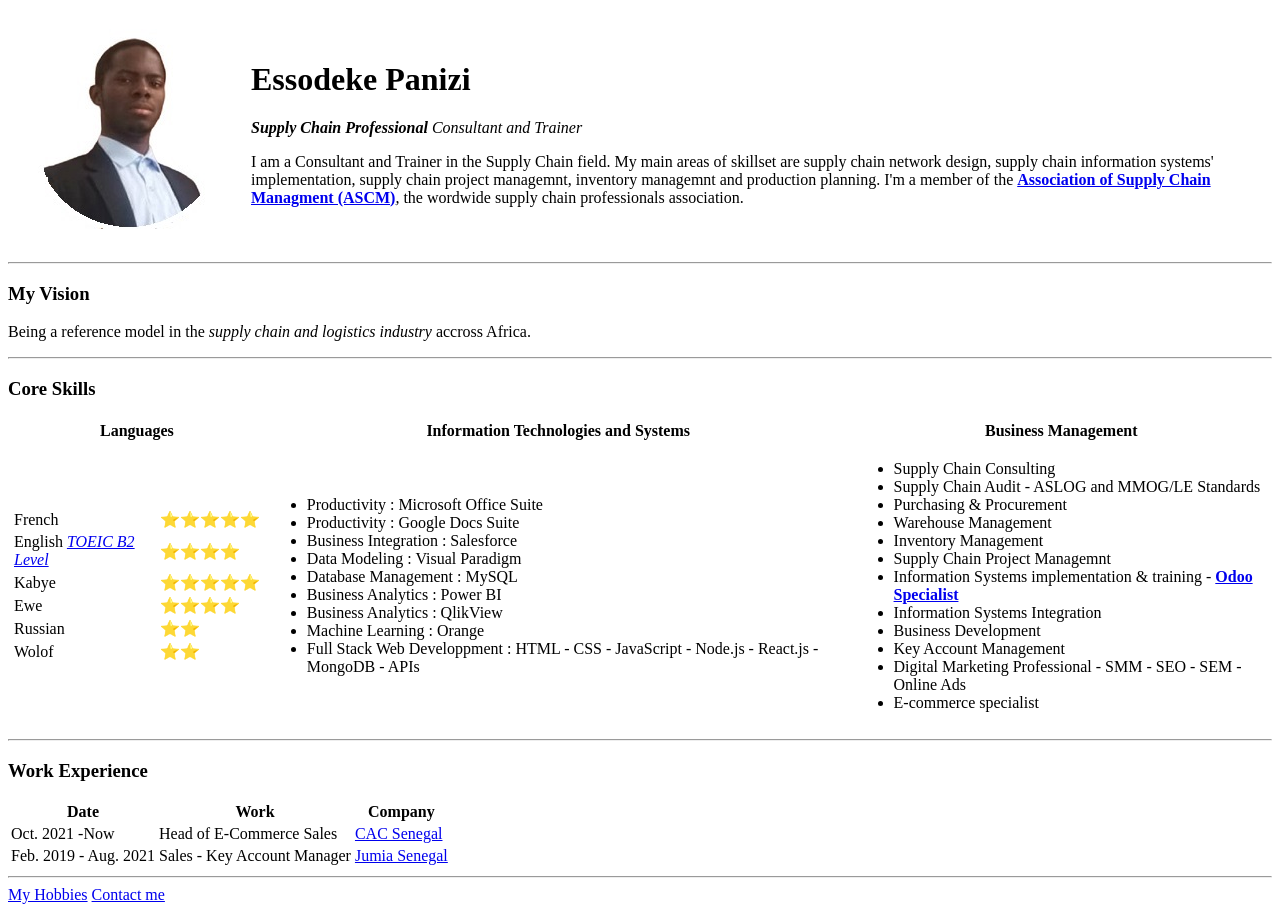
==== index.html @ eb8cc278 "Changed the initial i of index.html to lowercase" ====
<!DOCTYPE html>
<html lang="en" dir="ltr">

<head>
  <meta charset="utf-8">
  <title>Essodeke's Online Resume</title>
</head>

<body>
  <table cellspacing="20">
    <tr>
      <td><img src="essodeke.jpg" alt="Essodeke profile picture"></td>
      <td><h1>Essodeke Panizi</h1>
      <p> <em> <strong>Supply Chain Professional</strong> Consultant and Trainer</em> </p>
      <p>I am a Consultant and Trainer in the Supply Chain field. My main areas of skillset are supply chain network design, supply chain information systems' implementation, supply chain project managemnt, inventory managemnt and production planning.
        I'm a member of the <strong> <a href="https://ascm.org">Association of Supply Chain Managment (ASCM)</a></strong>, the wordwide supply chain professionals association. </p></td>

    </tr>
  </table>
  <hr>
  <h3>My Vision</h3>
  <p>Being a reference model in the <em>supply chain and logistics industry</em> accross Africa.</p>
  <hr>
  <h3>Core Skills</h3>
<table>
  <thead>
    <tr>
      <th>Languages</th>
      <th>Information Technologies and Systems</th>
      <th>Business Management</th>
    </tr>
  </thead>
  <tbody>
  <tr>
    <td>
      <table>
        <tr>
          <td> <img src="" alt="">French </td>
          <td>⭐⭐⭐⭐⭐</td>
        </tr>
        <tr>
          <td> <img src="" alt="">English <em><a href="https://yourenglishtest.com/article/index/art/54">TOEIC B2 Level</a></em></td>
          <td>⭐⭐⭐⭐</td>
        </tr>
        <tr>
          <td> <img src="" alt="">Kabye</td>
          <td>⭐⭐⭐⭐⭐</td>
        </tr>
        <tr>
          <td> <img src="" alt="">Ewe</td>
          <td>⭐⭐⭐⭐</td>
        </tr>
        <tr>
          <td> <img src="" alt="">Russian</td>
          <td>⭐⭐</td>
        </tr>
        <tr>
          <td> <img src="" alt="">Wolof</td>
          <td>⭐⭐</td>
        </tr>

      </table>
    </td>
    <td>
          <ul>
            <li>Productivity : Microsoft Office Suite</li>
            <li>Productivity : Google Docs Suite</li>
            <li>Business Integration : Salesforce</li>
            <li>Data Modeling : Visual Paradigm</li>
            <li>Database Management : MySQL</li>
            <li>Business Analytics : Power BI </li>
            <li>Business Analytics : QlikView</li>
            <li>Machine Learning : Orange</li>
            <li>Full Stack Web Developpment : HTML - CSS - JavaScript - Node.js - React.js - MongoDB - APIs</li>
          </ul>
    </td>
    <td>
      <ul>
        <li>Supply Chain Consulting</li>
        <li>Supply Chain Audit - ASLOG and MMOG/LE Standards</li>
        <li>Purchasing & Procurement</li>
        <li>Warehouse Management</li>
        <li>Inventory Management</li>
        <li>Supply Chain Project Managemnt</li>
        <li>Information Systems implementation & training - <strong><a href="https://www.odoo.com/">Odoo Specialist</a></strong> </li>
        <li>Information Systems Integration</li>
        <li>Business Development</li>
        <li>Key Account Management</li>
        <li>Digital Marketing Professional - SMM - SEO - SEM - Online Ads</li>
        <li>E-commerce specialist</li>
      </ul>
    </td>
  </tr>

  </tbody>
  <tfoot>

  </tfoot>
</table>
  <hr>
  <h3>Work Experience</h3>
  <table>
    <thead>
      <tr>
        <th>Date </th>
        <th>Work</th>
        <th>Company</th>
      </tr>
    </thead>
    <tbody>
      <tr>
        <td>Oct. 2021 -Now</td>
        <td>Head of E-Commerce Sales</td>
        <td><a href="https://cacsenegal.com">CAC Senegal</a></td>
      </tr>
      <tr>
        <td>Feb. 2019 - Aug. 2021 </td>
        <td>Sales - Key Account Manager</td>
        <td><a href="https://jumia.sn">Jumia Senegal</a></td>
      </tr>
    </tbody>

    <tfoot>

    </tfoot>

  </table>
  <hr>
  <a href="hobbies.html">My Hobbies</a>
  <a href="contact-me.html">Contact me</a>

</html>
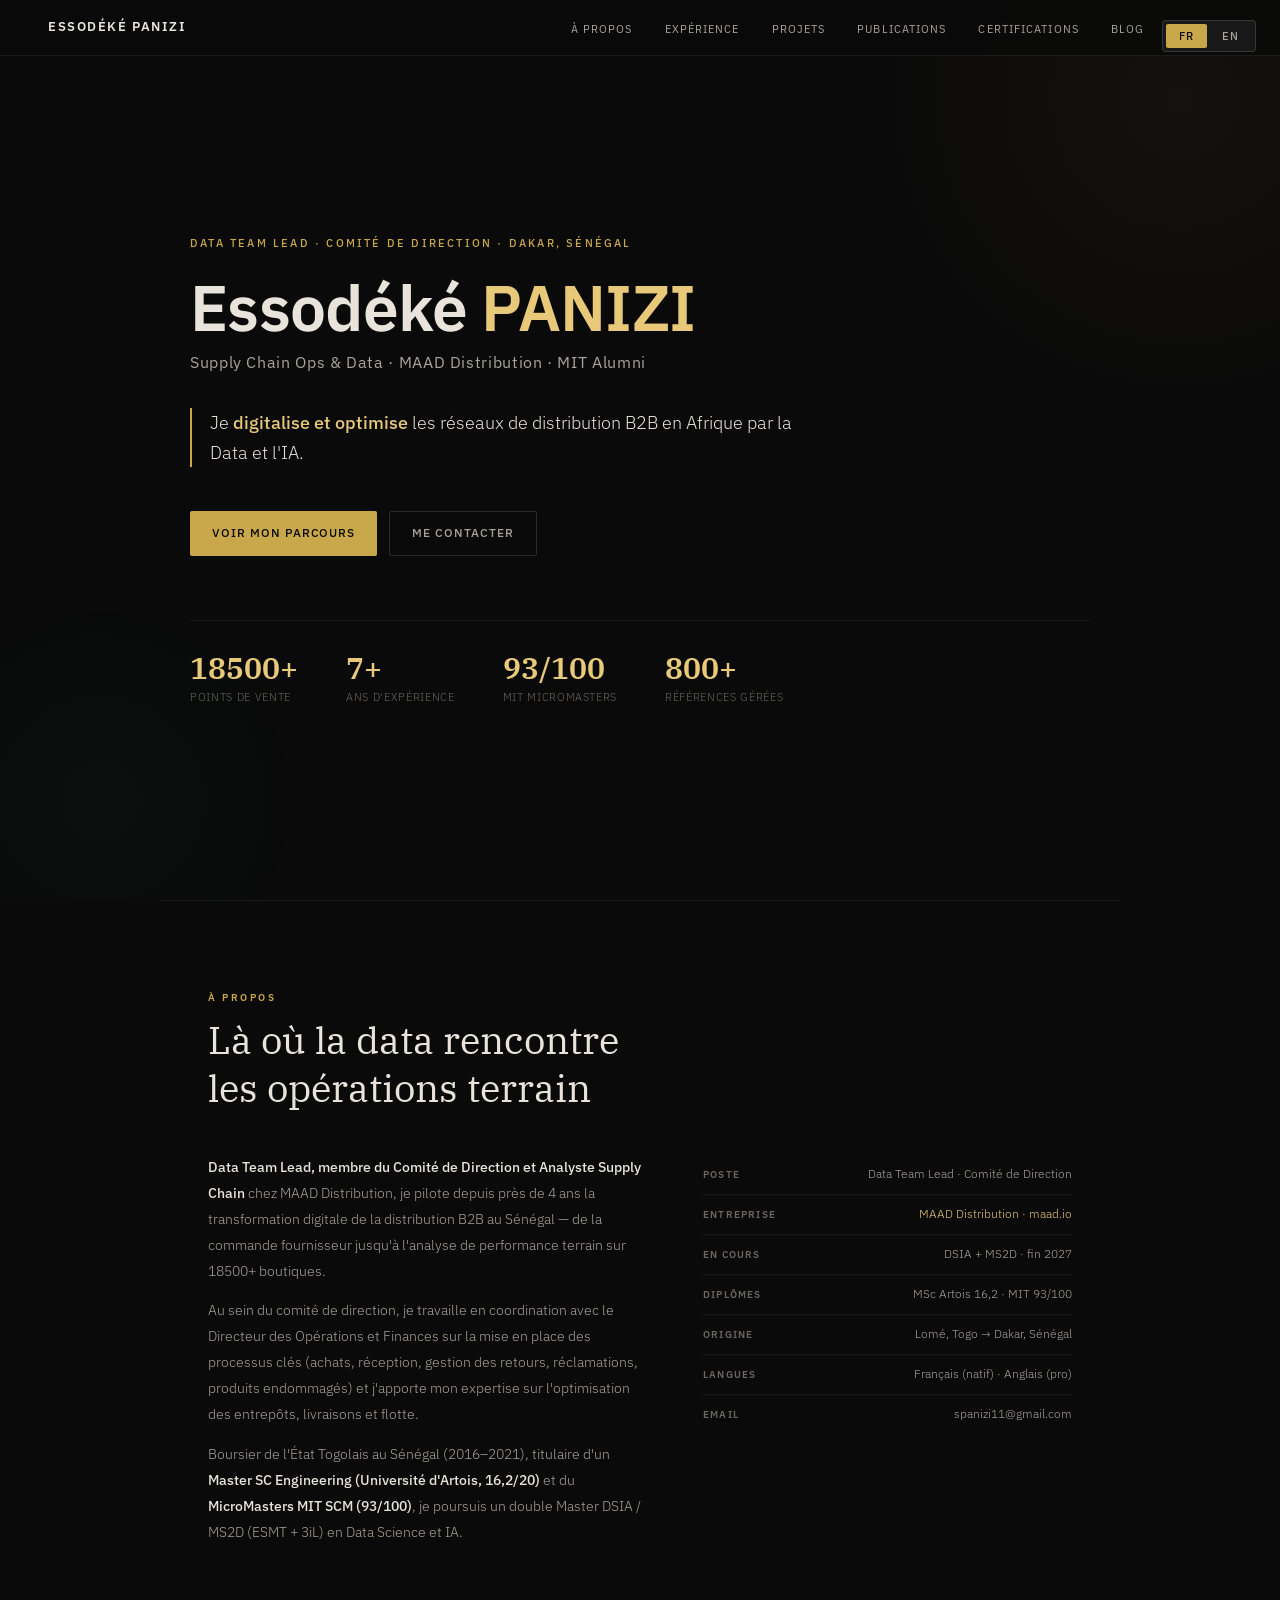
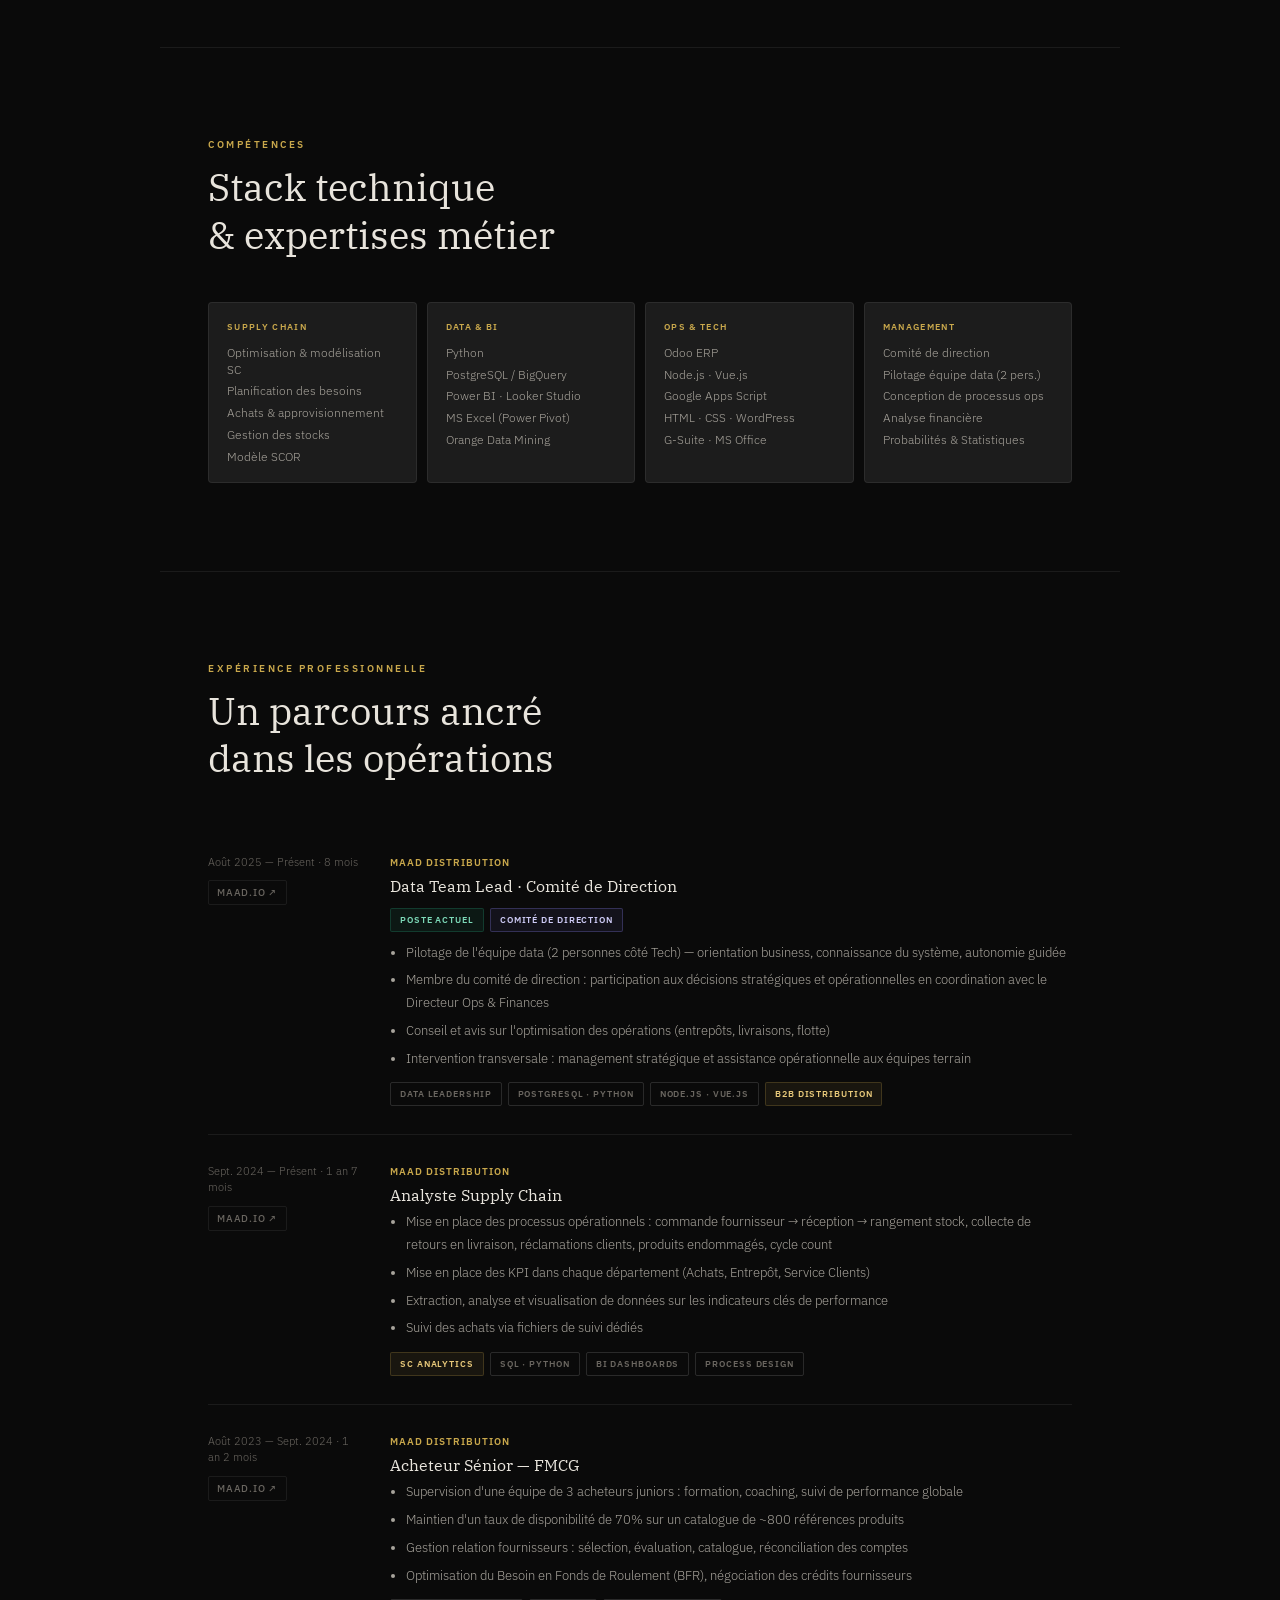
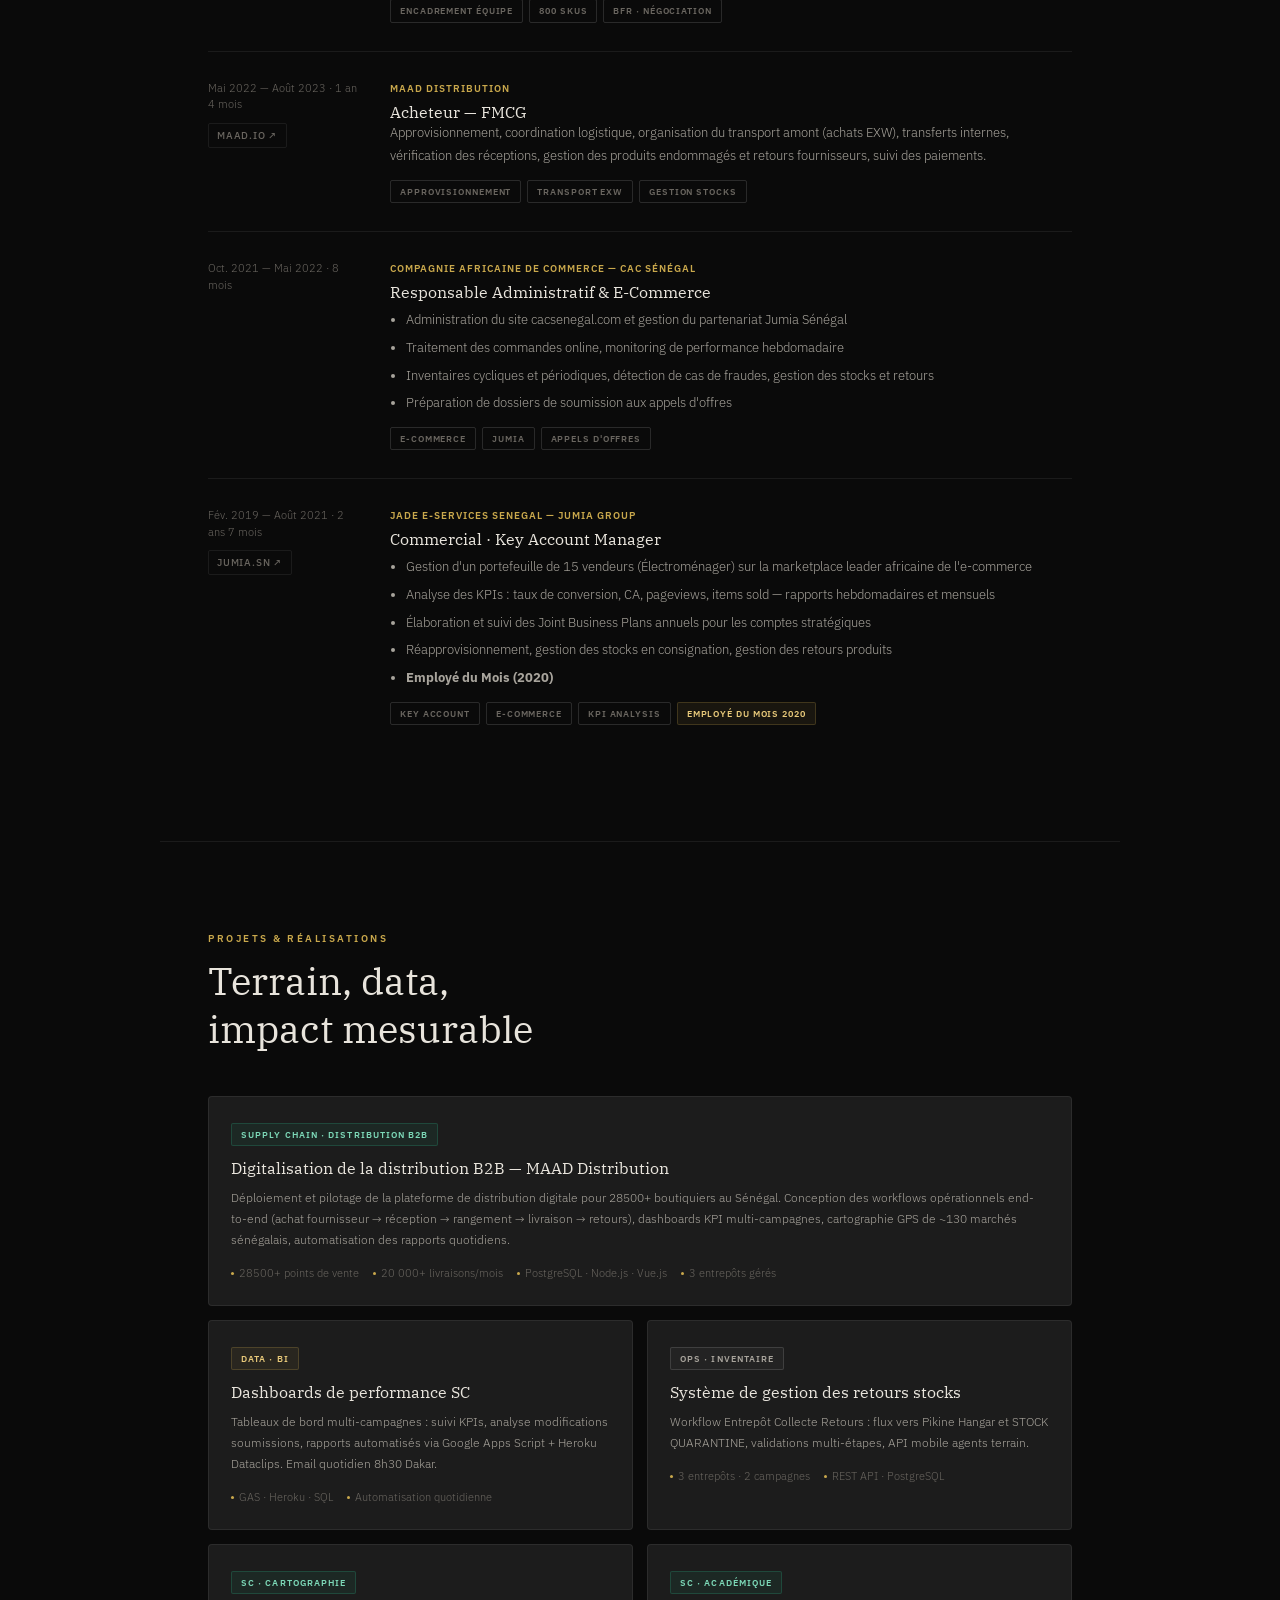
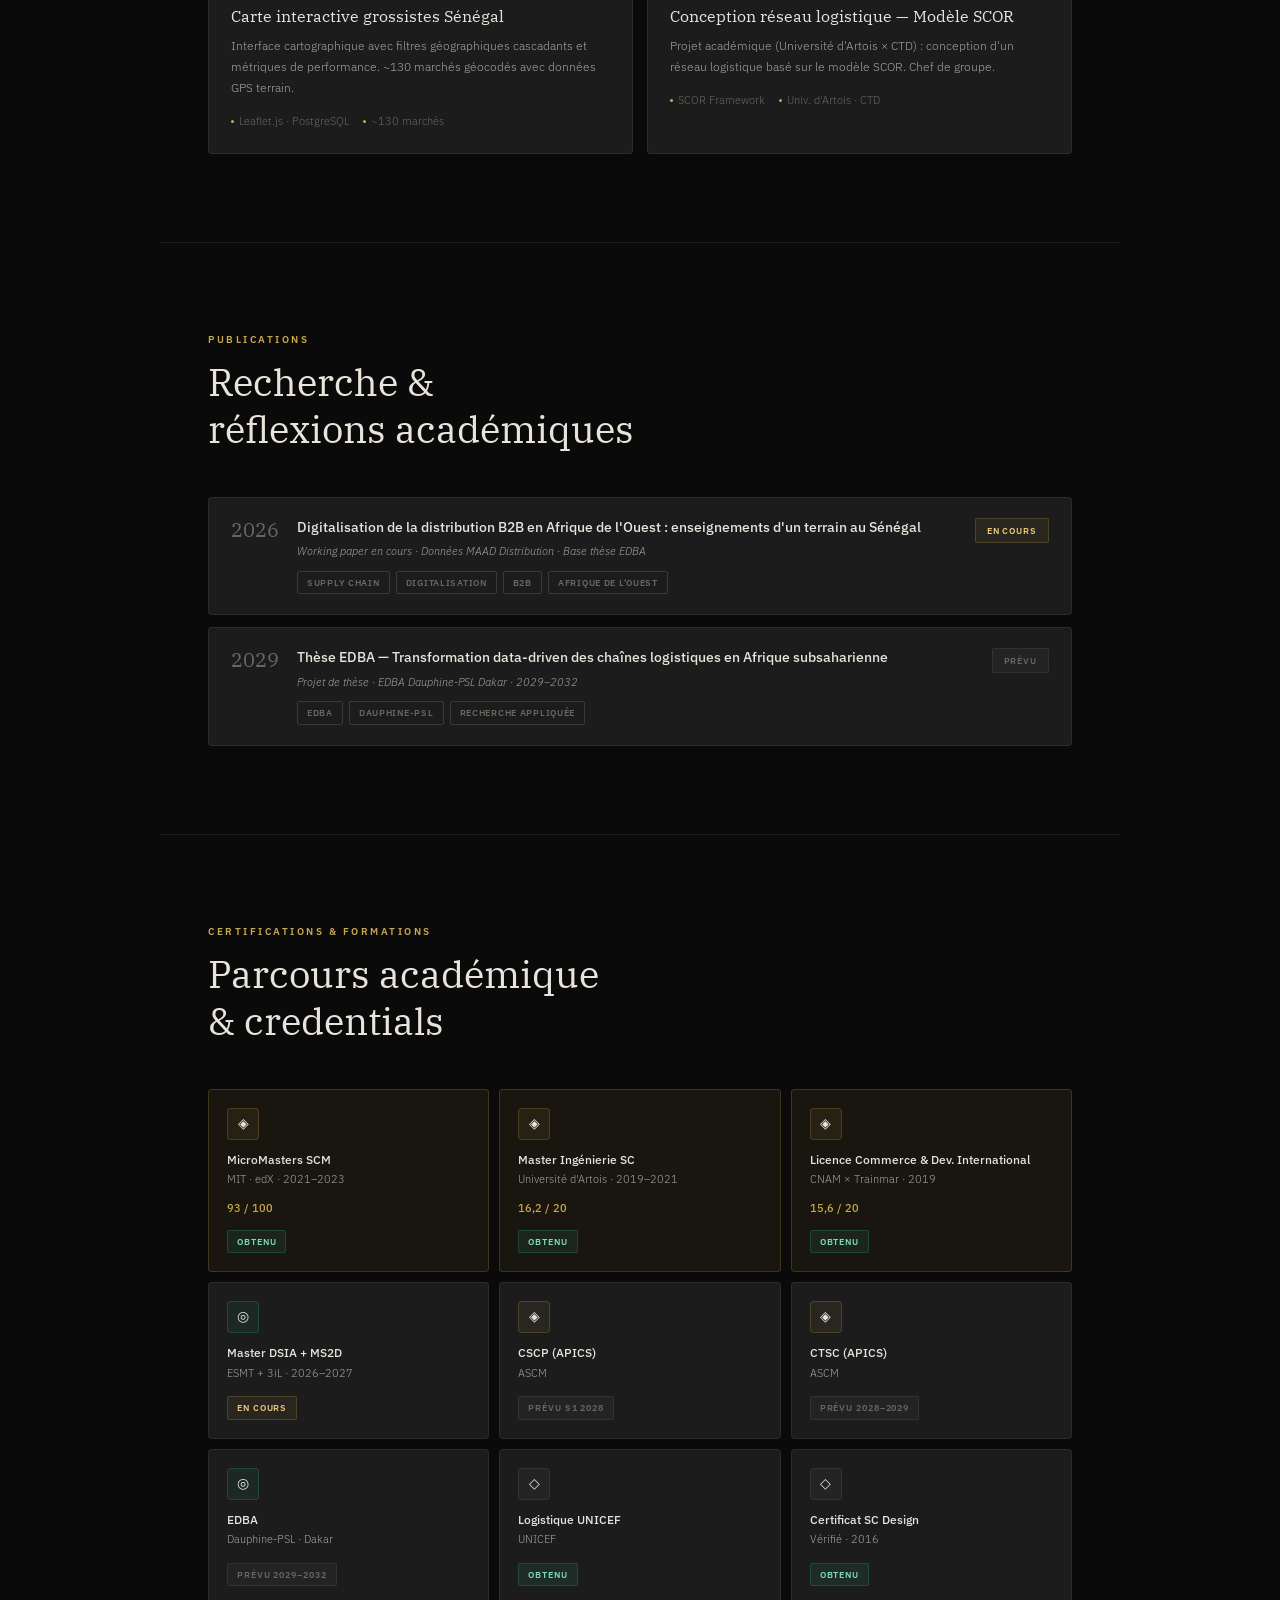
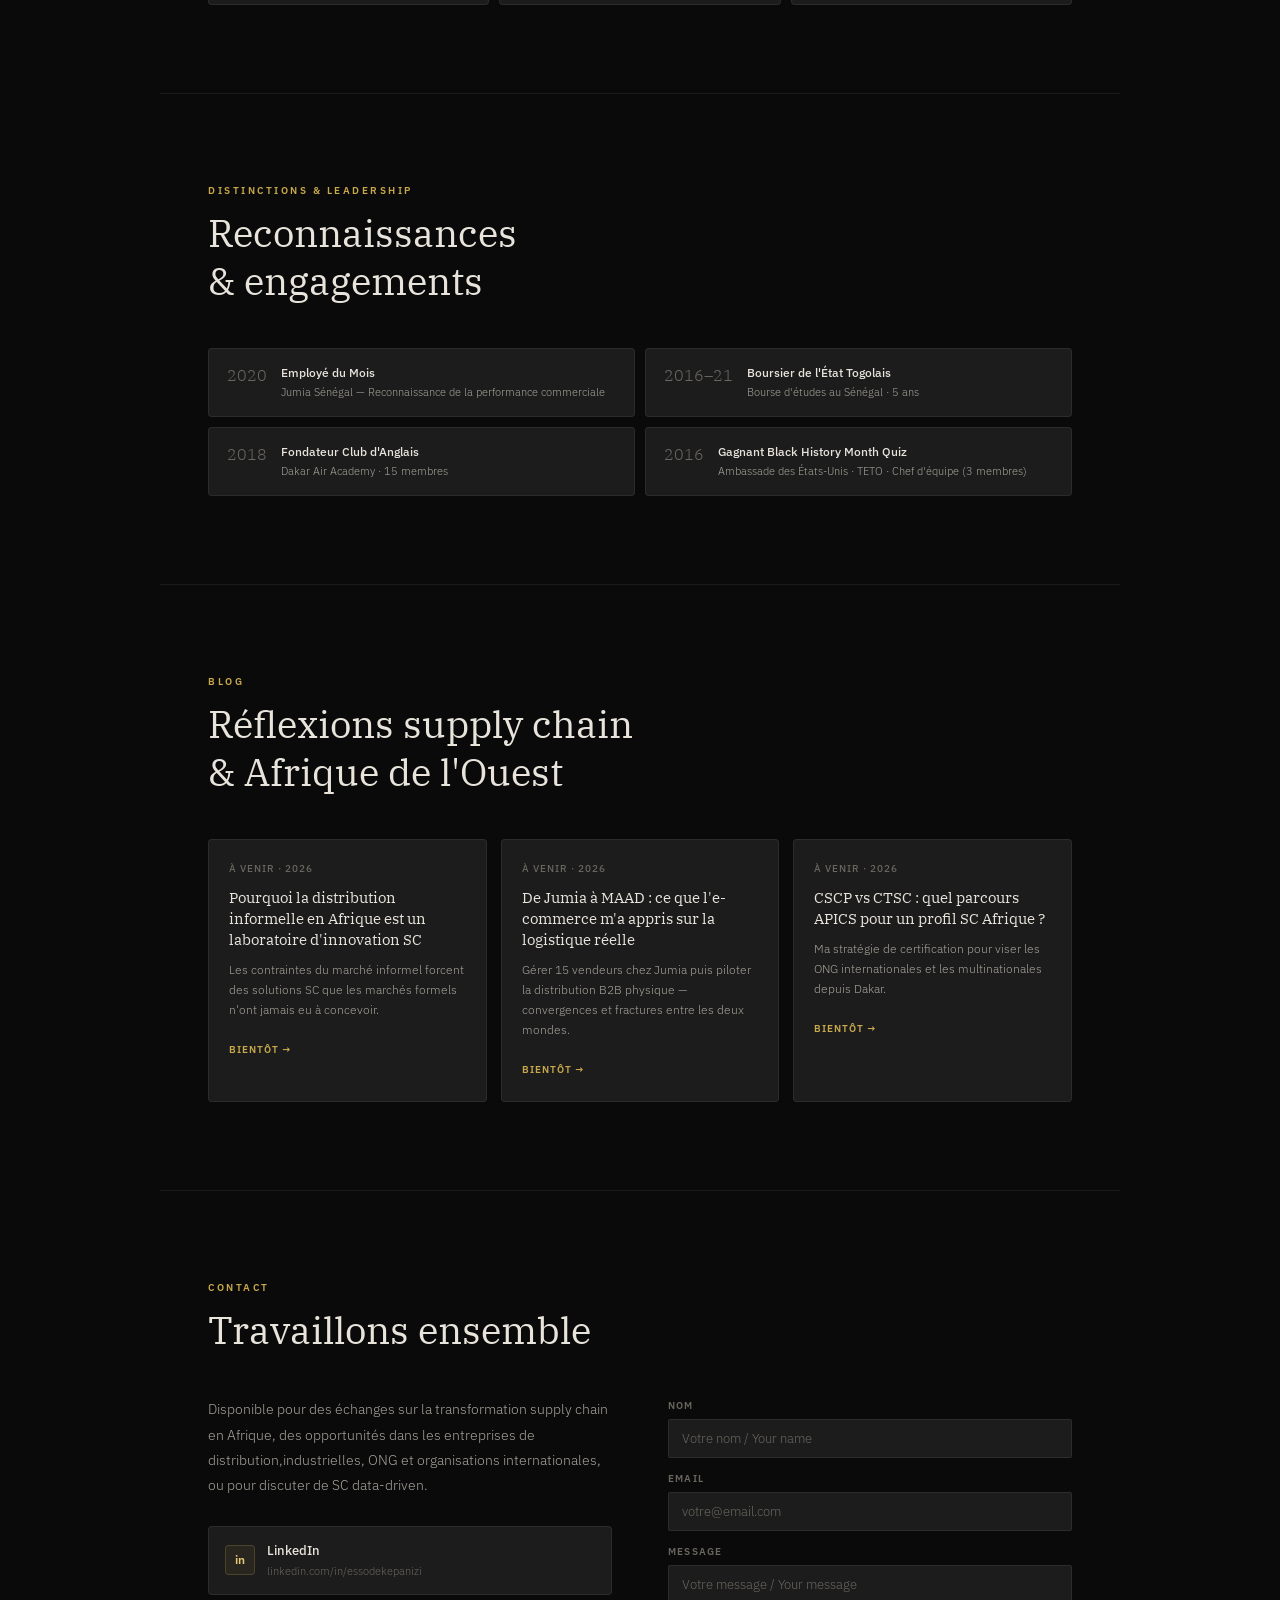
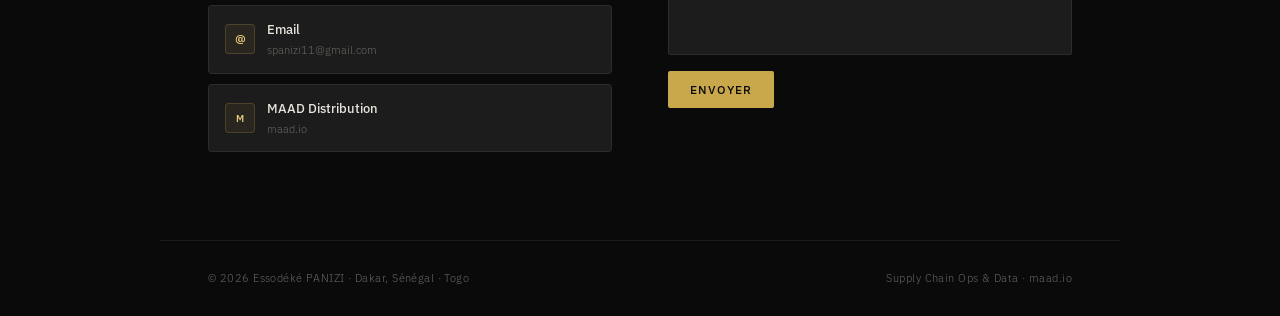
==== commit 72fc46fd: "Update index.html" ====
--- a/index.html
+++ b/index.html
@@ -1,132 +1,873 @@
 <!DOCTYPE html>
-<html lang="en" dir="ltr">
-
+<html lang="fr">
 <head>
-  <meta charset="utf-8">
-  <title>Essodeke's Online Resume</title>
+<meta charset="UTF-8">
+<meta name="viewport" content="width=device-width, initial-scale=1.0">
+<title>Essodéké PANIZI — Supply Chain Ops & Data</title>
+<link href="https://fonts.googleapis.com/css2?family=IBM+Plex+Sans:wght@300;400;500;600&family=IBM+Plex+Serif:ital,wght@0,400;0,600;1,400&display=swap" rel="stylesheet">
+<style>
+:root {
+  --bg:#0a0a0a; --bg2:#111; --bg3:#181818;
+  --surface:#1c1c1c; --surface2:#242424;
+  --border:rgba(255,255,255,0.07); --border2:rgba(255,255,255,0.13);
+  --text:#e8e4dc; --text2:#a8a49c; --text3:#6a6660;
+  --gold:#c9a84c; --gold-l:#e8c97a;
+  --gold-bg:rgba(201,168,76,0.08); --gold-b:rgba(201,168,76,0.22);
+  --teal:#2ab889; --teal-l:#7dd9b8;
+  --teal-bg:rgba(42,184,137,0.08); --teal-b:rgba(42,184,137,0.22);
+}
+*,*::before,*::after{margin:0;padding:0;box-sizing:border-box}
+html{scroll-behavior:smooth}
+body{background:var(--bg);color:var(--text);font-family:'IBM Plex Sans',sans-serif;font-weight:300;line-height:1.7;overflow-x:hidden}
+
+/* LANG */
+.lang-bar{position:fixed;top:20px;right:24px;z-index:100;display:flex;gap:2px;background:var(--bg3);border:1px solid var(--border2);border-radius:4px;padding:3px}
+.lang-btn{font-family:'IBM Plex Sans',sans-serif;font-size:11px;font-weight:500;letter-spacing:.1em;padding:5px 13px;border-radius:2px;border:none;background:transparent;color:var(--text2);cursor:pointer;transition:all .2s}
+.lang-btn.active{background:var(--gold);color:#0a0a0a}
+
+/* NAV */
+nav{position:fixed;top:0;left:0;right:0;z-index:90;padding:0 48px;display:flex;align-items:center;justify-content:space-between;height:56px;background:rgba(10,10,10,.92);backdrop-filter:blur(12px);border-bottom:1px solid var(--border)}
+.nav-name{font-family:'IBM Plex Sans',sans-serif;font-size:13px;font-weight:600;color:var(--text);letter-spacing:.12em;text-transform:uppercase}
+.nav-links{display:flex;gap:32px;list-style:none}
+.nav-links a{font-size:11px;font-weight:400;letter-spacing:.1em;text-transform:uppercase;color:var(--text2);text-decoration:none;transition:color .2s}
+.nav-links a:hover{color:var(--gold-l)}
+
+/* HERO */
+.hero{min-height:100vh;display:flex;align-items:center;padding:120px 48px 80px;position:relative;overflow:hidden}
+.hero::before{content:'';position:absolute;top:-200px;right:-200px;width:600px;height:600px;background:radial-gradient(circle,rgba(201,168,76,.05) 0%,transparent 70%);pointer-events:none}
+.hero::after{content:'';position:absolute;bottom:-100px;left:-100px;width:400px;height:400px;background:radial-gradient(circle,rgba(42,184,137,.04) 0%,transparent 70%);pointer-events:none}
+.hero-inner{max-width:900px;margin:0 auto;width:100%}
+.hero-label{font-size:11px;font-weight:500;letter-spacing:.2em;text-transform:uppercase;color:var(--gold);margin-bottom:20px;animation:fadeUp .6s ease both}
+.hero-name{font-family:'IBM Plex Sans',sans-serif;font-size:clamp(36px,5.5vw,64px);font-weight:600;line-height:1.1;letter-spacing:-.01em;color:var(--text);margin-bottom:6px;animation:fadeUp .6s .08s ease both}
+.hero-name span{color:var(--gold-l)}
+.hero-title{font-size:clamp(13px,1.8vw,16px);font-weight:400;color:var(--text2);margin-bottom:32px;letter-spacing:.04em;animation:fadeUp .6s .14s ease both}
+.hero-pos{font-size:clamp(15px,2vw,18px);font-weight:300;color:var(--text);line-height:1.65;max-width:620px;margin-bottom:44px;padding-left:18px;border-left:2px solid var(--gold);animation:fadeUp .6s .18s ease both}
+.hero-pos strong{font-weight:500;color:var(--gold-l)}
+.hero-cta{display:flex;gap:12px;flex-wrap:wrap;animation:fadeUp .6s .22s ease both}
+.btn{display:inline-flex;align-items:center;gap:8px;padding:11px 22px;border-radius:2px;font-family:'IBM Plex Sans',sans-serif;font-size:12px;font-weight:500;letter-spacing:.08em;text-transform:uppercase;text-decoration:none;transition:all .2s;cursor:pointer;border:none}
+.btn-p{background:var(--gold);color:#0a0a0a}.btn-p:hover{background:var(--gold-l)}
+.btn-s{background:transparent;color:var(--text2);border:1px solid var(--border2)}.btn-s:hover{color:var(--text);border-color:rgba(255,255,255,.28)}
+.hero-stats{display:flex;gap:48px;margin-top:64px;padding-top:32px;border-top:1px solid var(--border);animation:fadeUp .6s .28s ease both;flex-wrap:wrap}
+.stat-num{font-family:'IBM Plex Serif',serif;font-size:30px;font-weight:600;color:var(--gold-l);line-height:1;margin-bottom:5px}
+.stat-label{font-size:11px;color:var(--text3);letter-spacing:.06em;text-transform:uppercase}
+
+/* SECTIONS */
+section{padding:88px 48px;max-width:960px;margin:0 auto}
+.sec-label{font-size:10px;font-weight:600;letter-spacing:.25em;text-transform:uppercase;color:var(--gold);margin-bottom:10px}
+.sec-title{font-family:'IBM Plex Serif',serif;font-size:clamp(26px,3.5vw,38px);font-weight:400;color:var(--text);margin-bottom:44px;line-height:1.25}
+.divider{width:100%;height:1px;background:var(--border);max-width:960px;margin:0 auto}
+
+/* ABOUT */
+.about-grid{display:grid;grid-template-columns:1.2fr 1fr;gap:52px;align-items:start}
+.about-text p{font-size:14px;color:var(--text2);margin-bottom:14px;line-height:1.85}
+.about-text strong{color:var(--text);font-weight:500}
+.detail-row{display:flex;justify-content:space-between;align-items:baseline;padding:11px 0;border-bottom:1px solid var(--border);gap:16px}
+.detail-row:last-child{border-bottom:none}
+.dk{font-size:10px;font-weight:600;letter-spacing:.12em;text-transform:uppercase;color:var(--text3);white-space:nowrap;flex-shrink:0}
+.dv{font-size:12px;color:var(--text2);text-align:right;line-height:1.4}
+
+/* SKILLS */
+.skills-grid{display:grid;grid-template-columns:repeat(4,1fr);gap:10px;margin-bottom:0}
+.skill-card{background:var(--surface);border:1px solid var(--border);border-radius:4px;padding:16px 18px;transition:border-color .2s}
+.skill-card:hover{border-color:var(--border2)}
+.skill-cat{font-size:9px;font-weight:600;letter-spacing:.15em;text-transform:uppercase;color:var(--gold);margin-bottom:10px}
+.skill-list{display:flex;flex-direction:column;gap:5px}
+.skill-item{font-size:12px;color:var(--text2);line-height:1.4}
+
+/* EXPERIENCE */
+.exp-list{display:flex;flex-direction:column}
+.exp-item{display:grid;grid-template-columns:150px 1fr;gap:32px;padding:28px 0;border-bottom:1px solid var(--border);align-items:start}
+.exp-item:last-child{border-bottom:none}
+.exp-left{}
+.exp-period{font-size:11px;color:var(--text3);line-height:1.5;margin-bottom:6px}
+.exp-link{display:inline-flex;align-items:center;gap:5px;font-size:10px;font-weight:500;letter-spacing:.08em;text-transform:uppercase;color:var(--text3);text-decoration:none;transition:color .2s;border:1px solid var(--border);border-radius:2px;padding:3px 8px;margin-top:4px}
+.exp-link:hover{color:var(--gold-l);border-color:var(--gold-b)}
+.exp-co{font-size:10px;font-weight:600;letter-spacing:.1em;text-transform:uppercase;color:var(--gold);margin-bottom:5px}
+.exp-role-badge{display:inline-flex;align-items:center;gap:6px;margin-bottom:8px}
+.exp-title{font-family:'IBM Plex Serif',serif;font-size:16px;font-weight:400;color:var(--text);line-height:1.3}
+.exp-subtitle{font-size:11px;font-weight:500;letter-spacing:.06em;text-transform:uppercase;color:var(--text3);margin-bottom:10px;margin-top:2px}
+.exp-desc{font-size:13px;color:var(--text2);line-height:1.75}
+.exp-desc ul{padding-left:16px;margin-top:6px}
+.exp-desc li{margin-bottom:5px}
+.exp-tags{display:flex;gap:6px;flex-wrap:wrap;margin-top:12px}
+.exp-tag{font-size:9px;font-weight:600;letter-spacing:.1em;text-transform:uppercase;padding:3px 9px;border-radius:2px;border:1px solid var(--border2);color:var(--text3)}
+.exp-tag.cur{border-color:var(--teal-b);color:var(--teal-l);background:var(--teal-bg)}
+.exp-tag.gld{border-color:var(--gold-b);color:var(--gold-l);background:var(--gold-bg)}
+.exp-tag.mgmt{border-color:rgba(127,119,221,.3);color:#CECBF6;background:rgba(127,119,221,.08)}
+
+/* AWARDS */
+.awards-grid{display:grid;grid-template-columns:1fr 1fr;gap:10px}
+.award-card{background:var(--surface);border:1px solid var(--border);border-radius:4px;padding:16px 18px;display:flex;gap:14px;align-items:flex-start;transition:border-color .2s}
+.award-card:hover{border-color:var(--border2)}
+.award-year{font-family:'IBM Plex Serif',serif;font-size:16px;color:var(--text3);min-width:38px;line-height:1;padding-top:2px;flex-shrink:0}
+.award-title{font-size:12px;font-weight:500;color:var(--text);margin-bottom:3px;line-height:1.4}
+.award-sub{font-size:11px;color:var(--text2);line-height:1.4}
+
+/* PROJECTS */
+.projects-grid{display:grid;grid-template-columns:1fr 1fr;gap:14px}
+.proj-card{background:var(--surface);border:1px solid var(--border);border-radius:4px;padding:22px;transition:border-color .2s,transform .2s;position:relative;overflow:hidden}
+.proj-card::before{content:'';position:absolute;top:0;left:0;right:0;height:1px;background:var(--gold);transform:scaleX(0);transform-origin:left;transition:transform .3s ease}
+.proj-card:hover{border-color:var(--border2);transform:translateY(-1px)}.proj-card:hover::before{transform:scaleX(1)}
+.proj-card.full{grid-column:1/-1}
+.proj-tag{display:inline-block;font-size:9px;font-weight:600;letter-spacing:.12em;text-transform:uppercase;padding:3px 9px;border-radius:2px;margin-bottom:12px}
+.proj-tag.sc{background:var(--teal-bg);color:var(--teal-l);border:1px solid var(--teal-b)}
+.proj-tag.data{background:var(--gold-bg);color:var(--gold-l);border:1px solid var(--gold-b)}
+.proj-tag.ops{background:rgba(255,255,255,.03);color:var(--text2);border:1px solid var(--border2)}
+.proj-title{font-family:'IBM Plex Serif',serif;font-size:16px;font-weight:400;color:var(--text);margin-bottom:8px;line-height:1.3}
+.proj-desc{font-size:12px;color:var(--text2);line-height:1.75;margin-bottom:14px}
+.proj-metrics{display:flex;gap:14px;flex-wrap:wrap}
+.metric{font-size:11px;color:var(--text3);display:flex;align-items:center;gap:5px}
+.metric::before{content:'';width:3px;height:3px;border-radius:50%;background:var(--gold);flex-shrink:0}
+
+/* PUBLICATIONS */
+.pub-list{display:flex;flex-direction:column;gap:12px}
+.pub-item{background:var(--surface);border:1px solid var(--border);border-radius:4px;padding:20px 22px;display:flex;gap:18px;align-items:flex-start;transition:border-color .2s}
+.pub-item:hover{border-color:var(--border2)}
+.pub-year{font-family:'IBM Plex Serif',serif;font-size:20px;font-weight:400;color:var(--text3);min-width:48px;line-height:1;padding-top:2px}
+.pub-content{flex:1}
+.pub-title{font-size:14px;font-weight:500;color:var(--text);margin-bottom:5px;line-height:1.4}
+.pub-meta{font-size:11px;color:var(--text2);margin-bottom:10px;font-style:italic}
+.pub-tags{display:flex;gap:6px;flex-wrap:wrap}
+.pub-tag{font-size:9px;font-weight:600;letter-spacing:.08em;text-transform:uppercase;padding:3px 9px;border-radius:2px;border:1px solid var(--border2);color:var(--text3)}
+.pub-status{font-size:9px;font-weight:600;letter-spacing:.1em;text-transform:uppercase;padding:4px 11px;border-radius:2px;white-space:nowrap;align-self:flex-start}
+.pub-status.wip{background:var(--gold-bg);color:var(--gold-l);border:1px solid var(--gold-b)}
+.pub-status.coming{background:rgba(255,255,255,.03);color:var(--text3);border:1px solid var(--border)}
+
+/* CERTS */
+.certs-grid{display:grid;grid-template-columns:repeat(3,1fr);gap:10px}
+.cert-card{background:var(--surface);border:1px solid var(--border);border-radius:4px;padding:18px;transition:border-color .2s}
+.cert-card:hover{border-color:var(--border2)}
+.cert-card.active{border-color:var(--gold-b);background:var(--gold-bg)}
+.cert-icon{width:32px;height:32px;border-radius:4px;display:flex;align-items:center;justify-content:center;margin-bottom:12px;font-size:14px}
+.cert-icon.gold{background:var(--gold-bg);border:1px solid var(--gold-b)}
+.cert-icon.teal{background:var(--teal-bg);border:1px solid var(--teal-b)}
+.cert-icon.gray{background:rgba(255,255,255,.04);border:1px solid var(--border)}
+.cert-name{font-size:12px;font-weight:500;color:var(--text);margin-bottom:3px;line-height:1.3}
+.cert-org{font-size:11px;color:var(--text2);margin-bottom:10px}
+.cert-note{font-size:11px;color:var(--gold);font-weight:500;margin-bottom:8px}
+.cert-badge{display:inline-block;font-size:9px;font-weight:600;letter-spacing:.1em;text-transform:uppercase;padding:3px 9px;border-radius:2px}
+.cert-badge.obt{background:rgba(42,184,137,.1);color:var(--teal-l);border:1px solid var(--teal-b)}
+.cert-badge.prog{background:var(--gold-bg);color:var(--gold-l);border:1px solid var(--gold-b)}
+.cert-badge.plan{background:rgba(255,255,255,.03);color:var(--text3);border:1px solid var(--border)}
+
+/* BLOG */
+.blog-grid{display:grid;grid-template-columns:repeat(3,1fr);gap:14px}
+.blog-card{background:var(--surface);border:1px solid var(--border);border-radius:4px;padding:20px;transition:border-color .2s,transform .2s}
+.blog-card:hover{border-color:var(--border2);transform:translateY(-1px)}
+.blog-date{font-size:10px;font-weight:500;letter-spacing:.1em;text-transform:uppercase;color:var(--text3);margin-bottom:10px}
+.blog-title{font-family:'IBM Plex Serif',serif;font-size:15px;font-weight:400;color:var(--text);margin-bottom:10px;line-height:1.4}
+.blog-excerpt{font-size:12px;color:var(--text2);line-height:1.65;margin-bottom:14px}
+.blog-more{font-size:10px;font-weight:600;letter-spacing:.1em;text-transform:uppercase;color:var(--gold)}
+
+/* CONTACT */
+.contact-inner{display:grid;grid-template-columns:1fr 1fr;gap:56px;align-items:start}
+.contact-text{font-size:14px;color:var(--text2);line-height:1.8;margin-bottom:28px}
+.contact-links{display:flex;flex-direction:column;gap:10px}
+.contact-link{display:flex;align-items:center;gap:12px;padding:13px 16px;background:var(--surface);border:1px solid var(--border);border-radius:4px;text-decoration:none;color:var(--text2);font-size:12px;transition:all .2s}
+.contact-link:hover{border-color:var(--border2);color:var(--text);background:var(--surface2)}
+.contact-icon{width:30px;height:30px;border-radius:4px;background:var(--gold-bg);border:1px solid var(--gold-b);display:flex;align-items:center;justify-content:center;font-size:12px;font-weight:600;color:var(--gold-l);flex-shrink:0}
+.form-group{display:flex;flex-direction:column;gap:5px;margin-bottom:12px}
+.form-label{font-size:10px;font-weight:600;letter-spacing:.12em;text-transform:uppercase;color:var(--text3)}
+.form-input,.form-textarea{background:var(--surface);border:1px solid var(--border);border-radius:2px;padding:10px 13px;font-family:'IBM Plex Sans',sans-serif;font-size:13px;font-weight:300;color:var(--text);transition:border-color .2s;outline:none;resize:none}
+.form-input:focus,.form-textarea:focus{border-color:var(--gold-b)}
+.form-input::placeholder,.form-textarea::placeholder{color:var(--text3)}
+
+/* FOOTER */
+footer{padding:28px 48px;border-top:1px solid var(--border);display:flex;justify-content:space-between;align-items:center;font-size:11px;color:var(--text3);max-width:960px;margin:0 auto;letter-spacing:.04em}
+
+/* ANIMATIONS */
+@keyframes fadeUp{from{opacity:0;transform:translateY(18px)}to{opacity:1;transform:translateY(0)}}
+.reveal{opacity:0;transform:translateY(20px);transition:opacity .6s ease,transform .6s ease}
+.reveal.visible{opacity:1;transform:translateY(0)}
+
+/* LANG SWITCH */
+[data-en]{display:none}
+body.en [data-fr]{display:none}
+body.en [data-en]{display:revert}
+
+/* RESPONSIVE */
+@media(max-width:768px){
+  nav{padding:0 20px}
+  .nav-links{display:none}
+  section{padding:56px 20px}
+  .hero{padding:90px 20px 60px}
+  .about-grid,.projects-grid,.certs-grid,.blog-grid,.contact-inner,.skills-grid,.awards-grid{grid-template-columns:1fr}
+  .exp-item{grid-template-columns:1fr;gap:8px}
+  .hero-stats{gap:24px}
+  footer{padding:20px;flex-direction:column;gap:6px;text-align:center}
+}
+</style>
 </head>
-
 <body>
-  <table cellspacing="20">
-    <tr>
-      <td><img src="essodeke.jpg" alt="Essodeke profile picture"></td>
-      <td><h1>Essodeke Panizi</h1>
-      <p> <em> <strong>Supply Chain Professional</strong> Consultant and Trainer</em> </p>
-      <p>I am a Consultant and Trainer in the Supply Chain field. My main areas of skillset are supply chain network design, supply chain information systems' implementation, supply chain project managemnt, inventory managemnt and production planning.
-        I'm a member of the <strong> <a href="https://ascm.org">Association of Supply Chain Managment (ASCM)</a></strong>, the wordwide supply chain professionals association. </p></td>
-
-    </tr>
-  </table>
-  <hr>
-  <h3>My Vision</h3>
-  <p>Being a reference model in the <em>supply chain and logistics industry</em> accross Africa.</p>
-  <hr>
-  <h3>Core Skills</h3>
-<table>
-  <thead>
-    <tr>
-      <th>Languages</th>
-      <th>Information Technologies and Systems</th>
-      <th>Business Management</th>
-    </tr>
-  </thead>
-  <tbody>
-  <tr>
-    <td>
-      <table>
-        <tr>
-          <td> <img src="" alt="">French </td>
-          <td>⭐⭐⭐⭐⭐</td>
-        </tr>
-        <tr>
-          <td> <img src="" alt="">English <em><a href="https://yourenglishtest.com/article/index/art/54">TOEIC B2 Level</a></em></td>
-          <td>⭐⭐⭐⭐</td>
-        </tr>
-        <tr>
-          <td> <img src="" alt="">Kabye</td>
-          <td>⭐⭐⭐⭐⭐</td>
-        </tr>
-        <tr>
-          <td> <img src="" alt="">Ewe</td>
-          <td>⭐⭐⭐⭐</td>
-        </tr>
-        <tr>
-          <td> <img src="" alt="">Russian</td>
-          <td>⭐⭐</td>
-        </tr>
-        <tr>
-          <td> <img src="" alt="">Wolof</td>
-          <td>⭐⭐</td>
-        </tr>
-
-      </table>
-    </td>
-    <td>
-          <ul>
-            <li>Productivity : Microsoft Office Suite</li>
-            <li>Productivity : Google Docs Suite</li>
-            <li>Business Integration : Salesforce</li>
-            <li>Data Modeling : Visual Paradigm</li>
-            <li>Database Management : MySQL</li>
-            <li>Business Analytics : Power BI </li>
-            <li>Business Analytics : QlikView</li>
-            <li>Machine Learning : Orange</li>
-            <li>Full Stack Web Developpment : HTML - CSS - JavaScript - Node.js - React.js - MongoDB - APIs</li>
-          </ul>
-    </td>
-    <td>
-      <ul>
-        <li>Supply Chain Consulting</li>
-        <li>Supply Chain Audit - ASLOG and MMOG/LE Standards</li>
-        <li>Purchasing & Procurement</li>
-        <li>Warehouse Management</li>
-        <li>Inventory Management</li>
-        <li>Supply Chain Project Managemnt</li>
-        <li>Information Systems implementation & training - <strong><a href="https://www.odoo.com/">Odoo Specialist</a></strong> </li>
-        <li>Information Systems Integration</li>
-        <li>Business Development</li>
-        <li>Key Account Management</li>
-        <li>Digital Marketing Professional - SMM - SEO - SEM - Online Ads</li>
-        <li>E-commerce specialist</li>
-      </ul>
-    </td>
-  </tr>
-
-  </tbody>
-  <tfoot>
-
-  </tfoot>
-</table>
-  <hr>
-  <h3>Work Experience</h3>
-  <table>
-    <thead>
-      <tr>
-        <th>Date </th>
-        <th>Work</th>
-        <th>Company</th>
-      </tr>
-    </thead>
-    <tbody>
-      <tr>
-        <td>Oct. 2021 -Now</td>
-        <td>Head of E-Commerce Sales</td>
-        <td><a href="https://cacsenegal.com">CAC Senegal</a></td>
-      </tr>
-      <tr>
-        <td>Feb. 2019 - Aug. 2021 </td>
-        <td>Sales - Key Account Manager</td>
-        <td><a href="https://jumia.sn">Jumia Senegal</a></td>
-      </tr>
-    </tbody>
-
-    <tfoot>
-
-    </tfoot>
-
-  </table>
-  <hr>
-  <a href="hobbies.html">My Hobbies</a>
-  <a href="contact-me.html">Contact me</a>
-
+
+<div class="lang-bar">
+  <button class="lang-btn active" onclick="setLang('fr')">FR</button>
+  <button class="lang-btn" onclick="setLang('en')">EN</button>
+</div>
+
+<nav>
+  <div class="nav-name">Essodéké PANIZI</div>
+  <ul class="nav-links">
+    <li><a href="#about" data-fr>À propos</a><a href="#about" data-en>About</a></li>
+    <li><a href="#experience" data-fr>Expérience</a><a href="#experience" data-en>Experience</a></li>
+    <li><a href="#projects" data-fr>Projets</a><a href="#projects" data-en>Projects</a></li>
+    <li><a href="#publications">Publications</a></li>
+    <li><a href="#certifications">Certifications</a></li>
+    <li><a href="#blog">Blog</a></li>
+    <li><a href="#contact">Contact</a></li>
+  </ul>
+</nav>
+
+<!-- HERO -->
+<div class="hero">
+  <div class="hero-inner">
+    <div class="hero-label" data-fr>Data Team Lead · Comité de Direction · Dakar, Sénégal</div>
+    <div class="hero-label" data-en>Data Team Lead · Management Committee · Dakar, Senegal</div>
+
+    <h1 class="hero-name">Essodéké <span>PANIZI</span></h1>
+
+    <div class="hero-title" data-fr>Supply Chain Ops &amp; Data · MAAD Distribution · MIT Alumni</div>
+    <div class="hero-title" data-en>Supply Chain Ops &amp; Data · MAAD Distribution · MIT Alumni</div>
+
+    <p class="hero-pos" data-fr>
+      Je <strong>digitalise et optimise</strong> les réseaux de distribution B2B en Afrique par la Data et l'IA.
+    </p>
+    <p class="hero-pos" data-en>
+      I <strong>digitalize and optimize</strong> B2B distribution networks in Africa through Data and AI.
+    </p>
+
+    <div class="hero-cta">
+      <a href="#experience" class="btn btn-p" data-fr>Voir mon parcours</a>
+      <a href="#experience" class="btn btn-p" data-en>View my background</a>
+      <a href="#contact" class="btn btn-s" data-fr>Me contacter</a>
+      <a href="#contact" class="btn btn-s" data-en>Get in touch</a>
+    </div>
+
+    <div class="hero-stats">
+      <div><div class="stat-num">18500+</div><div class="stat-label" data-fr>Points de vente</div><div class="stat-label" data-en>Retail outlets</div></div>
+      <div><div class="stat-num">7+</div><div class="stat-label" data-fr>Ans d'expérience</div><div class="stat-label" data-en>Years experience</div></div>
+      <div><div class="stat-num">93/100</div><div class="stat-label">MIT MicroMasters</div></div>
+      <div><div class="stat-num">800+</div><div class="stat-label" data-fr>Références gérées</div><div class="stat-label" data-en>SKUs managed</div></div>
+    </div>
+  </div>
+</div>
+
+<div class="divider"></div>
+
+<!-- ABOUT -->
+<section id="about" class="reveal">
+  <div class="sec-label" data-fr>À propos</div>
+  <div class="sec-label" data-en>About</div>
+  <h2 class="sec-title" data-fr>Là où la data rencontre<br>les opérations terrain</h2>
+  <h2 class="sec-title" data-en>Where data meets<br>field operations</h2>
+  <div class="about-grid">
+    <div class="about-text">
+      <p data-fr>
+        <strong>Data Team Lead, membre du Comité de Direction et Analyste Supply Chain</strong> chez MAAD Distribution, je pilote depuis près de 4 ans la transformation digitale de la distribution B2B au Sénégal — de la commande fournisseur jusqu'à l'analyse de performance terrain sur 18500+ boutiques.
+      </p>
+      <p data-en>
+        <strong>Data Team Lead, Management Committee Member and Supply Chain Analyst</strong> at MAAD Distribution, I have been driving the digital transformation of B2B distribution in Senegal for nearly 4 years — from supplier orders to field performance analysis across 18500+ stores.
+      </p>
+      <p data-fr>
+        Au sein du comité de direction, je travaille en coordination avec le Directeur des Opérations et Finances sur la mise en place des processus clés (achats, réception, gestion des retours, réclamations, produits endommagés) et j'apporte mon expertise sur l'optimisation des entrepôts, livraisons et flotte.
+      </p>
+      <p data-en>
+        As part of the management committee, I work in coordination with the Operations and Finance Director on key process implementation (purchasing, receiving, returns management, customer claims, damaged products) and provide expertise on warehouse, delivery, and fleet optimization.
+      </p>
+      <p data-fr>
+        Boursier de l'État Togolais au Sénégal (2016–2021), titulaire d'un <strong>Master SC Engineering (Université d'Artois, 16,2/20)</strong> et du <strong>MicroMasters MIT SCM (93/100)</strong>, je poursuis un double Master DSIA / MS2D (ESMT + 3iL) en Data Science et IA.
+      </p>
+      <p data-en>
+        A recipient of the Togolese State Scholarship in Senegal (2016–2021), holding a <strong>Master's in SC Engineering (Université d'Artois, 16.2/20)</strong> and the <strong>MIT SCM MicroMasters (93/100)</strong>, I am currently pursuing a dual Master's DSIA / MS2D (ESMT + 3iL) in Data Science and AI.
+      </p>
+    </div>
+    <div>
+      <div class="detail-row"><span class="dk" data-fr>Poste</span><span class="dk" data-en>Role</span><span class="dv" data-fr>Data Team Lead · Comité de Direction</span><span class="dv" data-en>Data Team Lead · Mgmt Committee</span></div>
+      <div class="detail-row"><span class="dk">Entreprise</span><span class="dv"><a href="https://maad.io" target="_blank" style="color:var(--gold-l);text-decoration:none;">MAAD Distribution · maad.io</a></span></div>
+      <div class="detail-row"><span class="dk" data-fr>En cours</span><span class="dk" data-en>In progress</span><span class="dv">DSIA + MS2D · fin 2027</span></div>
+      <div class="detail-row"><span class="dk" data-fr>Diplômes</span><span class="dk" data-en>Degrees</span><span class="dv">MSc Artois 16,2 · MIT 93/100</span></div>
+      <div class="detail-row"><span class="dk" data-fr>Origine</span><span class="dk" data-en>Origin</span><span class="dv" data-fr>Lomé, Togo → Dakar, Sénégal</span><span class="dv" data-en>Lomé, Togo → Dakar, Senegal</span></div>
+      <div class="detail-row"><span class="dk" data-fr>Langues</span><span class="dk" data-en>Languages</span><span class="dv" data-fr>Français (natif) · Anglais (pro)</span><span class="dv" data-en>French (native) · English (pro)</span></div>
+      <div class="detail-row"><span class="dk">Email</span><span class="dv"><a href="mailto:spanizi11@gmail.com" style="color:var(--text2);text-decoration:none;">spanizi11@gmail.com</a></span></div>
+    </div>
+  </div>
+</section>
+
+<div class="divider"></div>
+
+<!-- SKILLS -->
+<section id="skills" class="reveal">
+  <div class="sec-label" data-fr>Compétences</div>
+  <div class="sec-label" data-en>Skills</div>
+  <h2 class="sec-title" data-fr>Stack technique<br>& expertises métier</h2>
+  <h2 class="sec-title" data-en>Technical stack<br>& business expertise</h2>
+  <div class="skills-grid">
+    <div class="skill-card">
+      <div class="skill-cat">Supply Chain</div>
+      <div class="skill-list">
+        <span class="skill-item" data-fr>Optimisation & modélisation SC</span><span class="skill-item" data-en>SC optimization & modeling</span>
+        <span class="skill-item" data-fr>Planification des besoins</span><span class="skill-item" data-en>Demand planning</span>
+        <span class="skill-item" data-fr>Achats & approvisionnement</span><span class="skill-item" data-en>Procurement</span>
+        <span class="skill-item" data-fr>Gestion des stocks</span><span class="skill-item" data-en>Inventory management</span>
+        <span class="skill-item">Modèle SCOR</span>
+      </div>
+    </div>
+    <div class="skill-card">
+      <div class="skill-cat">Data & BI</div>
+      <div class="skill-list">
+        <span class="skill-item">Python</span>
+        <span class="skill-item">PostgreSQL / BigQuery</span>
+        <span class="skill-item">Power BI · Looker Studio</span>
+        <span class="skill-item">MS Excel (Power Pivot)</span>
+        <span class="skill-item">Orange Data Mining</span>
+      </div>
+    </div>
+    <div class="skill-card">
+      <div class="skill-cat" data-fr>Ops & Tech</div>
+      <div class="skill-cat" data-en>Ops & Tech</div>
+      <div class="skill-list">
+        <span class="skill-item">Odoo ERP</span>
+        <span class="skill-item">Node.js · Vue.js</span>
+        <span class="skill-item">Google Apps Script</span>
+        <span class="skill-item">HTML · CSS · WordPress</span>
+        <span class="skill-item" data-fr>G-Suite · MS Office</span><span class="skill-item" data-en>G-Suite · MS Office</span>
+      </div>
+    </div>
+    <div class="skill-card">
+      <div class="skill-cat" data-fr>Management</div>
+      <div class="skill-cat" data-en>Management</div>
+      <div class="skill-list">
+        <span class="skill-item" data-fr>Comité de direction</span><span class="skill-item" data-en>Management committee</span>
+        <span class="skill-item" data-fr>Pilotage équipe data (2 pers.)</span><span class="skill-item" data-en>Data team lead (2 people)</span>
+        <span class="skill-item" data-fr>Conception de processus ops</span><span class="skill-item" data-en>Ops process design</span>
+        <span class="skill-item" data-fr>Analyse financière</span><span class="skill-item" data-en>Financial analysis</span>
+        <span class="skill-item" data-fr>Probabilités & Statistiques</span><span class="skill-item" data-en>Probability & Statistics</span>
+      </div>
+    </div>
+  </div>
+</section>
+
+<div class="divider"></div>
+
+<!-- EXPERIENCE -->
+<section id="experience" class="reveal">
+  <div class="sec-label" data-fr>Expérience professionnelle</div>
+  <div class="sec-label" data-en>Professional experience</div>
+  <h2 class="sec-title" data-fr>Un parcours ancré<br>dans les opérations</h2>
+  <h2 class="sec-title" data-en>A career rooted<br>in operations</h2>
+
+  <div class="exp-list">
+
+    <!-- MAAD Data Team Lead -->
+    <div class="exp-item">
+      <div class="exp-left">
+        <div class="exp-period" data-fr>Août 2025 — Présent · 8 mois</div>
+        <div class="exp-period" data-en>Aug 2025 — Present · 8 months</div>
+        <a href="https://maad.io" target="_blank" class="exp-link">maad.io ↗</a>
+      </div>
+      <div>
+        <div class="exp-co">MAAD Distribution</div>
+        <div class="exp-title" data-fr>Data Team Lead · Comité de Direction</div>
+        <div class="exp-title" data-en>Data Team Lead · Management Committee</div>
+        <div class="exp-tags" style="margin-bottom:10px;">
+          <span class="exp-tag cur" data-fr>Poste actuel</span>
+          <span class="exp-tag cur" data-en>Current role</span>
+          <span class="exp-tag mgmt" data-fr>Comité de Direction</span>
+          <span class="exp-tag mgmt" data-en>Management Committee</span>
+        </div>
+        <div class="exp-desc" data-fr>
+          <ul>
+            <li>Pilotage de l'équipe data (2 personnes côté Tech) — orientation business, connaissance du système, autonomie guidée</li>
+            <li>Membre du comité de direction : participation aux décisions stratégiques et opérationnelles en coordination avec le Directeur Ops &amp; Finances</li>
+            <li>Conseil et avis sur l'optimisation des opérations (entrepôts, livraisons, flotte)</li>
+            <li>Intervention transversale : management stratégique et assistance opérationnelle aux équipes terrain</li>
+          </ul>
+        </div>
+        <div class="exp-desc" data-en>
+          <ul>
+            <li>Data team management (2 people on the Tech side) — business orientation, system knowledge, guided autonomy</li>
+            <li>Management committee member: participation in strategic and operational decisions in coordination with the Ops &amp; Finance Director</li>
+            <li>Advisory role on operations optimization (warehouses, deliveries, fleet)</li>
+            <li>Cross-functional involvement: strategic management and operational support for field teams</li>
+          </ul>
+        </div>
+        <div class="exp-tags">
+          <span class="exp-tag">Data Leadership</span>
+          <span class="exp-tag">PostgreSQL · Python</span>
+          <span class="exp-tag">Node.js · Vue.js</span>
+          <span class="exp-tag gld">B2B Distribution</span>
+        </div>
+      </div>
+    </div>
+
+    <!-- MAAD Analyste SC -->
+    <div class="exp-item">
+      <div class="exp-left">
+        <div class="exp-period" data-fr>Sept. 2024 — Présent · 1 an 7 mois</div>
+        <div class="exp-period" data-en>Sep 2024 — Present · 1 yr 7 mo</div>
+        <a href="https://maad.io" target="_blank" class="exp-link">maad.io ↗</a>
+      </div>
+      <div>
+        <div class="exp-co">MAAD Distribution</div>
+        <div class="exp-title" data-fr>Analyste Supply Chain</div>
+        <div class="exp-title" data-en>Supply Chain Analyst</div>
+        <div class="exp-desc" data-fr>
+          <ul>
+            <li>Mise en place des processus opérationnels : commande fournisseur → réception → rangement stock, collecte de retours en livraison, réclamations clients, produits endommagés, cycle count</li>
+            <li>Mise en place des KPI dans chaque département (Achats, Entrepôt, Service Clients)</li>
+            <li>Extraction, analyse et visualisation de données sur les indicateurs clés de performance</li>
+            <li>Suivi des achats via fichiers de suivi dédiés</li>
+          </ul>
+        </div>
+        <div class="exp-desc" data-en>
+          <ul>
+            <li>Operational process design: supplier order → receiving → stock put-away, delivery returns collection, customer claims, damaged products, cycle count</li>
+            <li>KPI setup across all departments (Purchasing, Warehouse, Customer Service)</li>
+            <li>Data extraction, analysis, and visualization on key performance indicators</li>
+            <li>Purchase tracking via dedicated tracking files</li>
+          </ul>
+        </div>
+        <div class="exp-tags">
+          <span class="exp-tag gld">SC Analytics</span>
+          <span class="exp-tag">SQL · Python</span>
+          <span class="exp-tag">BI Dashboards</span>
+          <span class="exp-tag">Process Design</span>
+        </div>
+      </div>
+    </div>
+
+    <!-- MAAD Acheteur Senior -->
+    <div class="exp-item">
+      <div class="exp-left">
+        <div class="exp-period" data-fr>Août 2023 — Sept. 2024 · 1 an 2 mois</div>
+        <div class="exp-period" data-en>Aug 2023 — Sep 2024 · 1 yr 2 mo</div>
+        <a href="https://maad.io" target="_blank" class="exp-link">maad.io ↗</a>
+      </div>
+      <div>
+        <div class="exp-co">MAAD Distribution</div>
+        <div class="exp-title" data-fr>Acheteur Sénior — FMCG</div>
+        <div class="exp-title" data-en>Senior Buyer — FMCG</div>
+        <div class="exp-desc" data-fr>
+          <ul>
+            <li>Supervision d'une équipe de 3 acheteurs juniors : formation, coaching, suivi de performance globale</li>
+            <li>Maintien d'un taux de disponibilité de 70% sur un catalogue de ~800 références produits</li>
+            <li>Gestion relation fournisseurs : sélection, évaluation, catalogue, réconciliation des comptes</li>
+            <li>Optimisation du Besoin en Fonds de Roulement (BFR), négociation des crédits fournisseurs</li>
+          </ul>
+        </div>
+        <div class="exp-desc" data-en>
+          <ul>
+            <li>Supervision of 3 junior buyers: training, coaching, overall performance monitoring</li>
+            <li>Maintained 70% availability rate on a ~800 SKU product catalog</li>
+            <li>Supplier relationship management: selection, evaluation, catalog, account reconciliation</li>
+            <li>Working capital (BFR) optimization, supplier credit negotiation</li>
+          </ul>
+        </div>
+        <div class="exp-tags">
+          <span class="exp-tag" data-fr>Encadrement équipe</span><span class="exp-tag" data-en>Team management</span>
+          <span class="exp-tag">800 SKUs</span>
+          <span class="exp-tag">BFR · Négociation</span>
+        </div>
+      </div>
+    </div>
+
+    <!-- MAAD Acheteur -->
+    <div class="exp-item">
+      <div class="exp-left">
+        <div class="exp-period" data-fr>Mai 2022 — Août 2023 · 1 an 4 mois</div>
+        <div class="exp-period" data-en>May 2022 — Aug 2023 · 1 yr 4 mo</div>
+        <a href="https://maad.io" target="_blank" class="exp-link">maad.io ↗</a>
+      </div>
+      <div>
+        <div class="exp-co">MAAD Distribution</div>
+        <div class="exp-title" data-fr>Acheteur — FMCG</div>
+        <div class="exp-title" data-en>Buyer — FMCG</div>
+        <div class="exp-desc" data-fr>Approvisionnement, coordination logistique, organisation du transport amont (achats EXW), transferts internes, vérification des réceptions, gestion des produits endommagés et retours fournisseurs, suivi des paiements.</div>
+        <div class="exp-desc" data-en>Procurement, logistics coordination, upstream transport organization (EXW purchases), internal transfers, receipt verification, damaged products and supplier returns management, payment tracking.</div>
+        <div class="exp-tags">
+          <span class="exp-tag" data-fr>Approvisionnement</span><span class="exp-tag" data-en>Procurement</span>
+          <span class="exp-tag">Transport EXW</span>
+          <span class="exp-tag" data-fr>Gestion stocks</span><span class="exp-tag" data-en>Stock management</span>
+        </div>
+      </div>
+    </div>
+
+    <!-- CAC -->
+    <div class="exp-item">
+      <div class="exp-left">
+        <div class="exp-period" data-fr>Oct. 2021 — Mai 2022 · 8 mois</div>
+        <div class="exp-period" data-en>Oct 2021 — May 2022 · 8 months</div>
+      </div>
+      <div>
+        <div class="exp-co">Compagnie Africaine de Commerce — CAC Sénégal</div>
+        <div class="exp-title" data-fr>Responsable Administratif &amp; E-Commerce</div>
+        <div class="exp-title" data-en>Administrative &amp; E-Commerce Manager</div>
+        <div class="exp-desc" data-fr>
+          <ul>
+            <li>Administration du site cacsenegal.com et gestion du partenariat Jumia Sénégal</li>
+            <li>Traitement des commandes online, monitoring de performance hebdomadaire</li>
+            <li>Inventaires cycliques et périodiques, détection de cas de fraudes, gestion des stocks et retours</li>
+            <li>Préparation de dossiers de soumission aux appels d'offres</li>
+          </ul>
+        </div>
+        <div class="exp-desc" data-en>
+          <ul>
+            <li>Management of cacsenegal.com and Jumia Senegal partnership</li>
+            <li>Online order processing, weekly performance monitoring</li>
+            <li>Cyclic and periodic inventory counts, fraud detection, stock and returns management</li>
+            <li>Tender submission file preparation</li>
+          </ul>
+        </div>
+        <div class="exp-tags">
+          <span class="exp-tag">E-Commerce</span>
+          <span class="exp-tag">Jumia</span>
+          <span class="exp-tag" data-fr>Appels d'offres</span><span class="exp-tag" data-en>Tenders</span>
+        </div>
+      </div>
+    </div>
+
+    <!-- Jumia -->
+    <div class="exp-item">
+      <div class="exp-left">
+        <div class="exp-period" data-fr>Fév. 2019 — Août 2021 · 2 ans 7 mois</div>
+        <div class="exp-period" data-en>Feb 2019 — Aug 2021 · 2 yrs 7 mo</div>
+        <a href="https://www.jumia.sn" target="_blank" class="exp-link">jumia.sn ↗</a>
+      </div>
+      <div>
+        <div class="exp-co">Jade E-Services Senegal — Jumia Group</div>
+        <div class="exp-title" data-fr>Commercial · Key Account Manager</div>
+        <div class="exp-title" data-en>Commercial · Key Account Manager</div>
+        <div class="exp-desc" data-fr>
+          <ul>
+            <li>Gestion d'un portefeuille de 15 vendeurs (Électroménager) sur la marketplace leader africaine de l'e-commerce</li>
+            <li>Analyse des KPIs : taux de conversion, CA, pageviews, items sold — rapports hebdomadaires et mensuels</li>
+            <li>Élaboration et suivi des Joint Business Plans annuels pour les comptes stratégiques</li>
+            <li>Réapprovisionnement, gestion des stocks en consignation, gestion des retours produits</li>
+            <li><strong>Employé du Mois (2020)</strong></li>
+          </ul>
+        </div>
+        <div class="exp-desc" data-en>
+          <ul>
+            <li>Management of a 15-vendor portfolio (Home Appliances) on Africa's leading e-commerce marketplace</li>
+            <li>KPI analysis: conversion rate, revenue, pageviews, items sold — weekly and monthly reports</li>
+            <li>Annual Joint Business Plan development and monitoring for strategic accounts</li>
+            <li>Replenishment, consignment stock management, product returns management</li>
+            <li><strong>Employee of the Month (2020)</strong></li>
+          </ul>
+        </div>
+        <div class="exp-tags">
+          <span class="exp-tag">Key Account</span>
+          <span class="exp-tag">E-Commerce</span>
+          <span class="exp-tag">KPI Analysis</span>
+          <span class="exp-tag gld" data-fr>Employé du Mois 2020</span><span class="exp-tag gld" data-en>Employee of Month 2020</span>
+        </div>
+      </div>
+    </div>
+
+  </div>
+</section>
+
+<div class="divider"></div>
+
+<!-- PROJECTS -->
+<section id="projects" class="reveal">
+  <div class="sec-label" data-fr>Projets & réalisations</div>
+  <div class="sec-label" data-en>Projects & achievements</div>
+  <h2 class="sec-title" data-fr>Terrain, data,<br>impact mesurable</h2>
+  <h2 class="sec-title" data-en>Field work, data,<br>measurable impact</h2>
+  <div class="projects-grid">
+
+    <div class="proj-card full">
+      <div class="proj-tag sc">Supply Chain · Distribution B2B</div>
+      <h3 class="proj-title" data-fr>Digitalisation de la distribution B2B — MAAD Distribution</h3>
+      <h3 class="proj-title" data-en>B2B Distribution Digitalization — MAAD Distribution</h3>
+      <p class="proj-desc" data-fr>Déploiement et pilotage de la plateforme de distribution digitale pour 28500+ boutiquiers au Sénégal. Conception des workflows opérationnels end-to-end (achat fournisseur → réception → rangement → livraison → retours), dashboards KPI multi-campagnes, cartographie GPS de ~130 marchés sénégalais, automatisation des rapports quotidiens.</p>
+      <p class="proj-desc" data-en>Deployment and management of the digital distribution platform for 28500+ neighborhood stores in Senegal. End-to-end operational workflow design (supplier order → receiving → put-away → delivery → returns), multi-campaign KPI dashboards, GPS mapping of ~130 Senegalese markets, daily report automation.</p>
+      <div class="proj-metrics">
+        <span class="metric" data-fr>28500+ points de vente</span><span class="metric" data-en>28500+ retail outlets</span>
+        <span class="metric">20 000+ livraisons/mois</span>
+        <span class="metric">PostgreSQL · Node.js · Vue.js</span>
+        <span class="metric" data-fr>3 entrepôts gérés</span><span class="metric" data-en>3 warehouses managed</span>
+      </div>
+    </div>
+
+    <div class="proj-card">
+      <div class="proj-tag data">Data · BI</div>
+      <h3 class="proj-title" data-fr>Dashboards de performance SC</h3>
+      <h3 class="proj-title" data-en>SC Performance Dashboards</h3>
+      <p class="proj-desc" data-fr>Tableaux de bord multi-campagnes : suivi KPIs, analyse modifications soumissions, rapports automatisés via Google Apps Script + Heroku Dataclips. Email quotidien 8h30 Dakar.</p>
+      <p class="proj-desc" data-en>Multi-campaign dashboards: KPI tracking, submission modification analysis, automated daily reports via Google Apps Script + Heroku Dataclips.</p>
+      <div class="proj-metrics">
+        <span class="metric">GAS · Heroku · SQL</span>
+        <span class="metric" data-fr>Automatisation quotidienne</span><span class="metric" data-en>Daily automation</span>
+      </div>
+    </div>
+
+    <div class="proj-card">
+      <div class="proj-tag ops">Ops · Inventaire</div>
+      <h3 class="proj-title" data-fr>Système de gestion des retours stocks</h3>
+      <h3 class="proj-title" data-en>Stock Returns Management System</h3>
+      <p class="proj-desc" data-fr>Workflow Entrepôt Collecte Retours : flux vers Pikine Hangar et STOCK QUARANTINE, validations multi-étapes, API mobile agents terrain.</p>
+      <p class="proj-desc" data-en>Returns Warehouse workflow: flows to Pikine Hangar and STOCK QUARANTINE, multi-step validations, field agent mobile API.</p>
+      <div class="proj-metrics">
+        <span class="metric" data-fr>3 entrepôts · 2 campagnes</span><span class="metric" data-en>3 warehouses · 2 campaigns</span>
+        <span class="metric">REST API · PostgreSQL</span>
+      </div>
+    </div>
+
+    <div class="proj-card">
+      <div class="proj-tag sc">SC · Cartographie</div>
+      <h3 class="proj-title" data-fr>Carte interactive grossistes Sénégal</h3>
+      <h3 class="proj-title" data-en>Interactive Wholesaler Map — Senegal</h3>
+      <p class="proj-desc" data-fr>Interface cartographique avec filtres géographiques cascadants et métriques de performance. ~130 marchés géocodés avec données GPS terrain.</p>
+      <p class="proj-desc" data-en>Mapping interface with cascading geographic filters and performance metrics. ~130 markets geocoded with field GPS data.</p>
+      <div class="proj-metrics">
+        <span class="metric">Leaflet.js · PostgreSQL</span>
+        <span class="metric" data-fr>~130 marchés</span><span class="metric" data-en>~130 markets</span>
+      </div>
+    </div>
+
+    <div class="proj-card">
+      <div class="proj-tag sc">SC · Académique</div>
+      <h3 class="proj-title" data-fr>Conception réseau logistique — Modèle SCOR</h3>
+      <h3 class="proj-title" data-en>Logistics Network Design — SCOR Model</h3>
+      <p class="proj-desc" data-fr>Projet académique (Université d'Artois × CTD) : conception d'un réseau logistique basé sur le modèle SCOR. Chef de groupe.</p>
+      <p class="proj-desc" data-en>Academic project (Université d'Artois × CTD): logistics network design based on the SCOR model. Group leader.</p>
+      <div class="proj-metrics">
+        <span class="metric">SCOR Framework</span>
+        <span class="metric" data-fr>Univ. d'Artois · CTD</span><span class="metric" data-en>Univ. Artois · CTD</span>
+      </div>
+    </div>
+
+  </div>
+</section>
+
+<div class="divider"></div>
+
+<!-- PUBLICATIONS -->
+<section id="publications" class="reveal">
+  <div class="sec-label">Publications</div>
+  <h2 class="sec-title" data-fr>Recherche &amp;<br>réflexions académiques</h2>
+  <h2 class="sec-title" data-en>Research &amp;<br>academic work</h2>
+  <div class="pub-list">
+    <div class="pub-item">
+      <div class="pub-year">2026</div>
+      <div class="pub-content">
+        <div class="pub-title" data-fr>Digitalisation de la distribution B2B en Afrique de l'Ouest : enseignements d'un terrain au Sénégal</div>
+        <div class="pub-title" data-en>B2B Distribution Digitalization in West Africa: Lessons from a Field Study in Senegal</div>
+        <div class="pub-meta" data-fr>Working paper en cours · Données MAAD Distribution · Base thèse EDBA</div>
+        <div class="pub-meta" data-en>Working paper in progress · MAAD Distribution data · EDBA thesis foundation</div>
+        <div class="pub-tags"><span class="pub-tag">Supply Chain</span><span class="pub-tag">Digitalisation</span><span class="pub-tag">B2B</span><span class="pub-tag" data-fr>Afrique de l'Ouest</span><span class="pub-tag" data-en>West Africa</span></div>
+      </div>
+      <span class="pub-status wip" data-fr>En cours</span><span class="pub-status wip" data-en>In progress</span>
+    </div>
+    <div class="pub-item">
+      <div class="pub-year">2029</div>
+      <div class="pub-content">
+        <div class="pub-title" data-fr>Thèse EDBA — Transformation data-driven des chaînes logistiques en Afrique subsaharienne</div>
+        <div class="pub-title" data-en>EDBA Thesis — Data-driven transformation of supply chains in sub-Saharan Africa</div>
+        <div class="pub-meta" data-fr>Projet de thèse · EDBA Dauphine-PSL Dakar · 2029–2032</div>
+        <div class="pub-meta" data-en>Thesis project · EDBA Dauphine-PSL Dakar · 2029–2032</div>
+        <div class="pub-tags"><span class="pub-tag">EDBA</span><span class="pub-tag">Dauphine-PSL</span><span class="pub-tag" data-fr>Recherche appliquée</span><span class="pub-tag" data-en>Applied research</span></div>
+      </div>
+      <span class="pub-status coming" data-fr>Prévu</span><span class="pub-status coming" data-en>Planned</span>
+    </div>
+  </div>
+</section>
+
+<div class="divider"></div>
+
+<!-- CERTIFICATIONS -->
+<section id="certifications" class="reveal">
+  <div class="sec-label">Certifications &amp; Formations</div>
+  <h2 class="sec-title" data-fr>Parcours académique<br>&amp; credentials</h2>
+  <h2 class="sec-title" data-en>Academic background<br>&amp; credentials</h2>
+  <div class="certs-grid">
+    <div class="cert-card active">
+      <div class="cert-icon gold">◈</div>
+      <div class="cert-name">MicroMasters SCM</div>
+      <div class="cert-org">MIT · edX · 2021–2023</div>
+      <div class="cert-note">93 / 100</div>
+      <span class="cert-badge obt" data-fr>Obtenu</span><span class="cert-badge obt" data-en>Obtained</span>
+    </div>
+    <div class="cert-card active">
+      <div class="cert-icon gold">◈</div>
+      <div class="cert-name" data-fr>Master Ingénierie SC</div><div class="cert-name" data-en>Master's SC Engineering</div>
+      <div class="cert-org" data-fr>Université d'Artois · 2019–2021</div><div class="cert-org" data-en>Université d'Artois · 2019–2021</div>
+      <div class="cert-note">16,2 / 20</div>
+      <span class="cert-badge obt" data-fr>Obtenu</span><span class="cert-badge obt" data-en>Obtained</span>
+    </div>
+    <div class="cert-card active">
+      <div class="cert-icon gold">◈</div>
+      <div class="cert-name" data-fr>Licence Commerce &amp; Dev. International</div><div class="cert-name" data-en>Bachelor's Commerce &amp; Int. Dev.</div>
+      <div class="cert-org">CNAM × Trainmar · 2019</div>
+      <div class="cert-note">15,6 / 20</div>
+      <span class="cert-badge obt" data-fr>Obtenu</span><span class="cert-badge obt" data-en>Obtained</span>
+    </div>
+    <div class="cert-card">
+      <div class="cert-icon teal">◎</div>
+      <div class="cert-name">Master DSIA + MS2D</div>
+      <div class="cert-org">ESMT + 3iL · 2026–2027</div>
+      <span class="cert-badge prog" data-fr>En cours</span><span class="cert-badge prog" data-en>In progress</span>
+    </div>
+    <div class="cert-card">
+      <div class="cert-icon gold">◈</div>
+      <div class="cert-name">CSCP (APICS)</div>
+      <div class="cert-org">ASCM</div>
+      <span class="cert-badge plan" data-fr>Prévu S1 2028</span><span class="cert-badge plan" data-en>Planned H1 2028</span>
+    </div>
+    <div class="cert-card">
+      <div class="cert-icon gold">◈</div>
+      <div class="cert-name">CTSC (APICS)</div>
+      <div class="cert-org">ASCM</div>
+      <span class="cert-badge plan" data-fr>Prévu 2028–2029</span><span class="cert-badge plan" data-en>Planned 2028–2029</span>
+    </div>
+    <div class="cert-card">
+      <div class="cert-icon teal">◎</div>
+      <div class="cert-name">EDBA</div>
+      <div class="cert-org">Dauphine-PSL · Dakar</div>
+      <span class="cert-badge plan" data-fr>Prévu 2029–2032</span><span class="cert-badge plan" data-en>Planned 2029–2032</span>
+    </div>
+    <div class="cert-card">
+      <div class="cert-icon gray">◇</div>
+      <div class="cert-name" data-fr>Logistique UNICEF</div><div class="cert-name" data-en>UNICEF Logistics</div>
+      <div class="cert-org">UNICEF</div>
+      <span class="cert-badge obt" data-fr>Obtenu</span><span class="cert-badge obt" data-en>Obtained</span>
+    </div>
+    <div class="cert-card">
+      <div class="cert-icon gray">◇</div>
+      <div class="cert-name" data-fr>Certificat SC Design</div><div class="cert-name" data-en>SC Design Certificate</div>
+      <div class="cert-org" data-fr>Vérifié · 2016</div><div class="cert-org" data-en>Verified · 2016</div>
+      <span class="cert-badge obt" data-fr>Obtenu</span><span class="cert-badge obt" data-en>Obtained</span>
+    </div>
+  </div>
+</section>
+
+<div class="divider"></div>
+
+<!-- AWARDS -->
+<section id="awards" class="reveal">
+  <div class="sec-label" data-fr>Distinctions &amp; Leadership</div>
+  <div class="sec-label" data-en>Awards &amp; Leadership</div>
+  <h2 class="sec-title" data-fr>Reconnaissances<br>&amp; engagements</h2>
+  <h2 class="sec-title" data-en>Recognition<br>&amp; commitments</h2>
+  <div class="awards-grid">
+    <div class="award-card">
+      <div class="award-year">2020</div>
+      <div>
+        <div class="award-title" data-fr>Employé du Mois</div><div class="award-title" data-en>Employee of the Month</div>
+        <div class="award-sub" data-fr>Jumia Sénégal — Reconnaissance de la performance commerciale</div><div class="award-sub" data-en>Jumia Senegal — Commercial performance recognition</div>
+      </div>
+    </div>
+    <div class="award-card">
+      <div class="award-year">2016–21</div>
+      <div>
+        <div class="award-title" data-fr>Boursier de l'État Togolais</div><div class="award-title" data-en>Togolese State Scholar</div>
+        <div class="award-sub" data-fr>Bourse d'études au Sénégal · 5 ans</div><div class="award-sub" data-en>Scholarship to study in Senegal · 5 years</div>
+      </div>
+    </div>
+    <div class="award-card">
+      <div class="award-year">2018</div>
+      <div>
+        <div class="award-title" data-fr>Fondateur Club d'Anglais</div><div class="award-title" data-en>English Club Founder</div>
+        <div class="award-sub" data-fr>Dakar Air Academy · 15 membres</div><div class="award-sub" data-en>Dakar Air Academy · 15 members</div>
+      </div>
+    </div>
+    <div class="award-card">
+      <div class="award-year">2016</div>
+      <div>
+        <div class="award-title" data-fr>Gagnant Black History Month Quiz</div><div class="award-title" data-en>Black History Month Quiz Winner</div>
+        <div class="award-sub" data-fr>Ambassade des États-Unis · TETO · Chef d'équipe (3 membres)</div><div class="award-sub" data-en>US Embassy · TETO · Team leader (3 members)</div>
+      </div>
+    </div>
+  </div>
+</section>
+
+<div class="divider"></div>
+
+<!-- BLOG -->
+<section id="blog" class="reveal">
+  <div class="sec-label">Blog</div>
+  <h2 class="sec-title" data-fr>Réflexions supply chain<br>&amp; Afrique de l'Ouest</h2>
+  <h2 class="sec-title" data-en>Supply chain thoughts<br>&amp; West Africa</h2>
+  <div class="blog-grid">
+    <div class="blog-card">
+      <div class="blog-date" data-fr>À venir · 2026</div><div class="blog-date" data-en>Coming · 2026</div>
+      <h3 class="blog-title" data-fr>Pourquoi la distribution informelle en Afrique est un laboratoire d'innovation SC</h3>
+      <h3 class="blog-title" data-en>Why informal distribution in Africa is a SC innovation lab</h3>
+      <p class="blog-excerpt" data-fr>Les contraintes du marché informel forcent des solutions SC que les marchés formels n'ont jamais eu à concevoir.</p>
+      <p class="blog-excerpt" data-en>The constraints of informal markets force SC solutions that formal markets have never had to design.</p>
+      <span class="blog-more" data-fr>Bientôt →</span><span class="blog-more" data-en>Coming soon →</span>
+    </div>
+    <div class="blog-card">
+      <div class="blog-date" data-fr>À venir · 2026</div><div class="blog-date" data-en>Coming · 2026</div>
+      <h3 class="blog-title" data-fr>De Jumia à MAAD : ce que l'e-commerce m'a appris sur la logistique réelle</h3>
+      <h3 class="blog-title" data-en>From Jumia to MAAD: what e-commerce taught me about real logistics</h3>
+      <p class="blog-excerpt" data-fr>Gérer 15 vendeurs chez Jumia puis piloter la distribution B2B physique — convergences et fractures entre les deux mondes.</p>
+      <p class="blog-excerpt" data-en>Managing 15 vendors at Jumia then leading physical B2B distribution — convergences and fractures between both worlds.</p>
+      <span class="blog-more" data-fr>Bientôt →</span><span class="blog-more" data-en>Coming soon →</span>
+    </div>
+    <div class="blog-card">
+      <div class="blog-date" data-fr>À venir · 2026</div><div class="blog-date" data-en>Coming · 2026</div>
+      <h3 class="blog-title" data-fr>CSCP vs CTSC : quel parcours APICS pour un profil SC Afrique ?</h3>
+      <h3 class="blog-title" data-en>CSCP vs CTSC: which APICS path for a West Africa SC profile?</h3>
+      <p class="blog-excerpt" data-fr>Ma stratégie de certification pour viser les ONG internationales et les multinationales depuis Dakar.</p>
+      <p class="blog-excerpt" data-en>My certification strategy for targeting international NGOs and multinationals from Dakar.</p>
+      <span class="blog-more" data-fr>Bientôt →</span><span class="blog-more" data-en>Coming soon →</span>
+    </div>
+  </div>
+</section>
+
+<div class="divider"></div>
+
+<!-- CONTACT -->
+<section id="contact" class="reveal">
+  <div class="sec-label">Contact</div>
+  <h2 class="sec-title" data-fr>Travaillons ensemble</h2>
+  <h2 class="sec-title" data-en>Let's work together</h2>
+  <div class="contact-inner">
+    <div>
+      <p class="contact-text" data-fr>Disponible pour des échanges sur la transformation supply chain en Afrique, des opportunités dans les entreprises de distribution,industrielles, ONG et organisations internationales, ou pour discuter de SC data-driven.</p>
+      <p class="contact-text" data-en>Available for discussions on supply chain transformation in Africa, opportunities in  distribution or manufacturing companies, NGOs and international organizations, or to talk about data-driven SC.</p>
+      <div class="contact-links">
+        <a href="https://www.linkedin.com/in/essodekepanizi/" target="_blank" class="contact-link">
+          <div class="contact-icon">in</div>
+          <div><div style="font-size:13px;color:var(--text);font-weight:500;">LinkedIn</div><div style="font-size:11px;color:var(--text3);">linkedin.com/in/essodekepanizi</div></div>
+        </a>
+        <a href="mailto:spanizi11@gmail.com" class="contact-link">
+          <div class="contact-icon">@</div>
+          <div><div style="font-size:13px;color:var(--text);font-weight:500;">Email</div><div style="font-size:11px;color:var(--text3);">spanizi11@gmail.com</div></div>
+        </a>
+        <a href="https://maad.io" target="_blank" class="contact-link">
+          <div class="contact-icon" style="font-size:10px;letter-spacing:.05em;">M</div>
+          <div><div style="font-size:13px;color:var(--text);font-weight:500;">MAAD Distribution</div><div style="font-size:11px;color:var(--text3);">maad.io</div></div>
+        </a>
+      </div>
+    </div>
+    <form onsubmit="return false;">
+      <div class="form-group"><label class="form-label" data-fr>Nom</label><label class="form-label" data-en>Name</label><input type="text" class="form-input" placeholder="Votre nom / Your name"></div>
+      <div class="form-group"><label class="form-label">Email</label><input type="email" class="form-input" placeholder="votre@email.com"></div>
+      <div class="form-group"><label class="form-label" data-fr>Message</label><label class="form-label" data-en>Message</label><textarea class="form-textarea" rows="4" placeholder="Votre message / Your message"></textarea></div>
+      <button type="submit" class="btn btn-p" style="margin-top:4px;" data-fr>Envoyer</button>
+      <button type="submit" class="btn btn-p" style="margin-top:4px;" data-en>Send</button>
+    </form>
+  </div>
+</section>
+
+<footer>
+  <span>© 2026 Essodéké PANIZI · Dakar, Sénégal · Togo</span>
+  <span>Supply Chain Ops &amp; Data · <a href="https://maad.io" target="_blank" style="color:var(--text3);text-decoration:none;">maad.io</a></span>
+</footer>
+
+<script>
+function setLang(lang){
+  document.body.classList.toggle('en',lang==='en');
+  document.querySelectorAll('.lang-btn').forEach(b=>b.classList.toggle('active',b.textContent===lang.toUpperCase()));
+}
+const obs=new IntersectionObserver(entries=>{
+  entries.forEach(e=>{if(e.isIntersecting){e.target.classList.add('visible');obs.unobserve(e.target)}});
+},{threshold:0.07});
+document.querySelectorAll('.reveal').forEach(el=>obs.observe(el));
+</script>
+</body>
 </html>
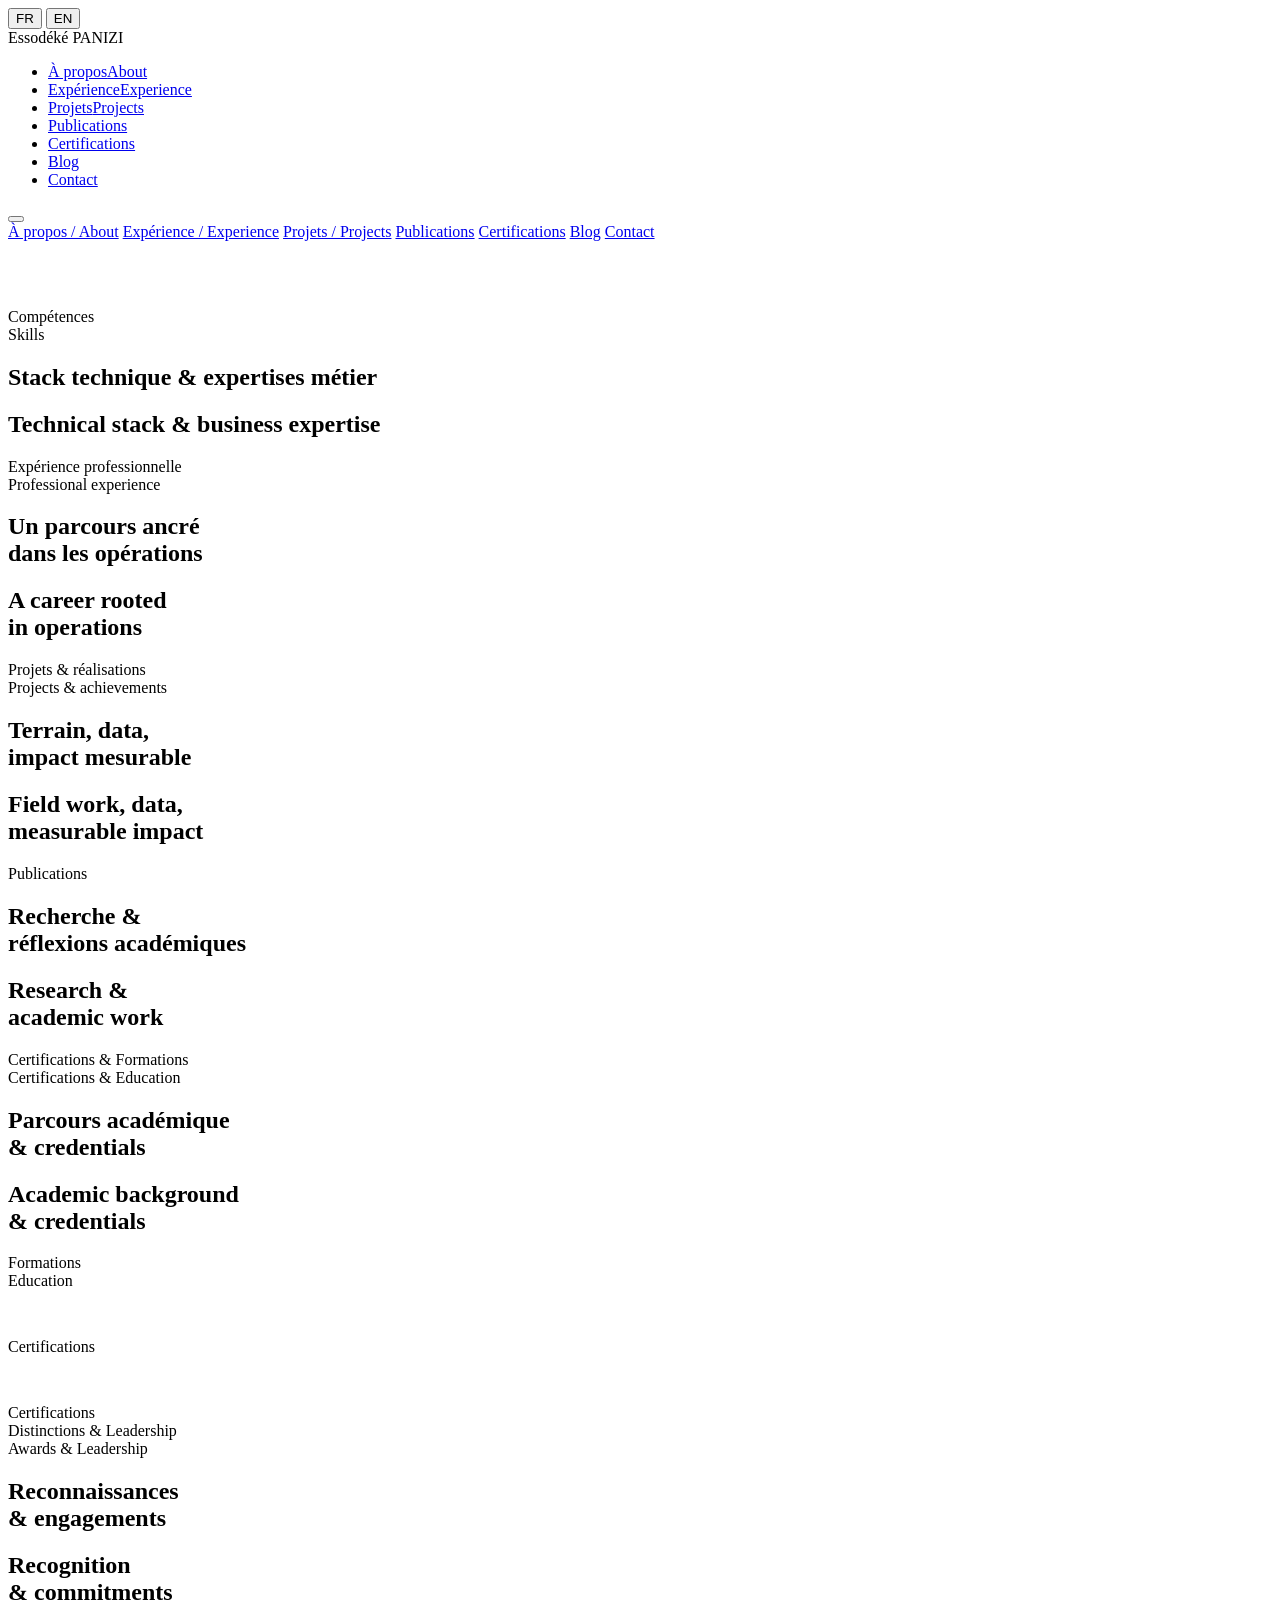
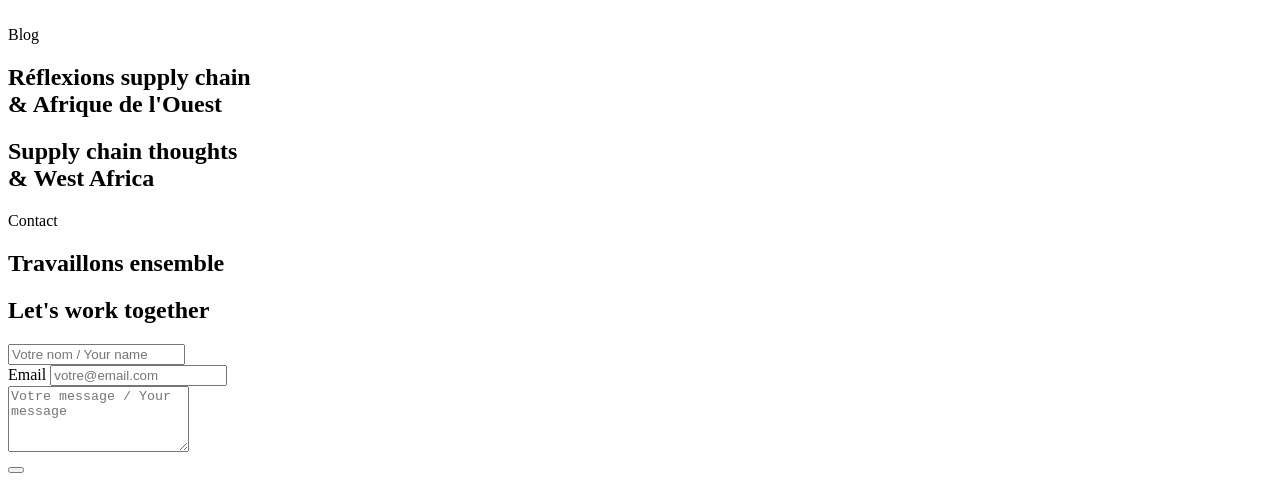
==== commit 222b2c30: "Update fmt.Println message from 'Hello' to 'Goodbye'" ====
--- a/index.html
+++ b/index.html
@@ -3,211 +3,28 @@
 <head>
 <meta charset="UTF-8">
 <meta name="viewport" content="width=device-width, initial-scale=1.0">
-<title>Essodéké PANIZI — Supply Chain Ops & Data</title>
+<title>Essodéké PANIZI</title>
+<meta name="description" content="">
+<meta property="og:title" content="">
+<meta property="og:description" content="">
+<meta property="og:type" content="website">
+<link rel="preconnect" href="https://fonts.googleapis.com">
+<link rel="preconnect" href="https://fonts.gstatic.com" crossorigin>
 <link href="https://fonts.googleapis.com/css2?family=IBM+Plex+Sans:wght@300;400;500;600&family=IBM+Plex+Serif:ital,wght@0,400;0,600;1,400&display=swap" rel="stylesheet">
-<style>
-:root {
-  --bg:#0a0a0a; --bg2:#111; --bg3:#181818;
-  --surface:#1c1c1c; --surface2:#242424;
-  --border:rgba(255,255,255,0.07); --border2:rgba(255,255,255,0.13);
-  --text:#e8e4dc; --text2:#a8a49c; --text3:#6a6660;
-  --gold:#c9a84c; --gold-l:#e8c97a;
-  --gold-bg:rgba(201,168,76,0.08); --gold-b:rgba(201,168,76,0.22);
-  --teal:#2ab889; --teal-l:#7dd9b8;
-  --teal-bg:rgba(42,184,137,0.08); --teal-b:rgba(42,184,137,0.22);
-}
-*,*::before,*::after{margin:0;padding:0;box-sizing:border-box}
-html{scroll-behavior:smooth}
-body{background:var(--bg);color:var(--text);font-family:'IBM Plex Sans',sans-serif;font-weight:300;line-height:1.7;overflow-x:hidden}
-
-/* LANG */
-.lang-bar{position:fixed;top:20px;right:24px;z-index:100;display:flex;gap:2px;background:var(--bg3);border:1px solid var(--border2);border-radius:4px;padding:3px}
-.lang-btn{font-family:'IBM Plex Sans',sans-serif;font-size:11px;font-weight:500;letter-spacing:.1em;padding:5px 13px;border-radius:2px;border:none;background:transparent;color:var(--text2);cursor:pointer;transition:all .2s}
-.lang-btn.active{background:var(--gold);color:#0a0a0a}
-
-/* NAV */
-nav{position:fixed;top:0;left:0;right:0;z-index:90;padding:0 48px;display:flex;align-items:center;justify-content:space-between;height:56px;background:rgba(10,10,10,.92);backdrop-filter:blur(12px);border-bottom:1px solid var(--border)}
-.nav-name{font-family:'IBM Plex Sans',sans-serif;font-size:13px;font-weight:600;color:var(--text);letter-spacing:.12em;text-transform:uppercase}
-.nav-links{display:flex;gap:32px;list-style:none}
-.nav-links a{font-size:11px;font-weight:400;letter-spacing:.1em;text-transform:uppercase;color:var(--text2);text-decoration:none;transition:color .2s}
-.nav-links a:hover{color:var(--gold-l)}
-
-/* HERO */
-.hero{min-height:100vh;display:flex;align-items:center;padding:120px 48px 80px;position:relative;overflow:hidden}
-.hero::before{content:'';position:absolute;top:-200px;right:-200px;width:600px;height:600px;background:radial-gradient(circle,rgba(201,168,76,.05) 0%,transparent 70%);pointer-events:none}
-.hero::after{content:'';position:absolute;bottom:-100px;left:-100px;width:400px;height:400px;background:radial-gradient(circle,rgba(42,184,137,.04) 0%,transparent 70%);pointer-events:none}
-.hero-inner{max-width:900px;margin:0 auto;width:100%}
-.hero-label{font-size:11px;font-weight:500;letter-spacing:.2em;text-transform:uppercase;color:var(--gold);margin-bottom:20px;animation:fadeUp .6s ease both}
-.hero-name{font-family:'IBM Plex Sans',sans-serif;font-size:clamp(36px,5.5vw,64px);font-weight:600;line-height:1.1;letter-spacing:-.01em;color:var(--text);margin-bottom:6px;animation:fadeUp .6s .08s ease both}
-.hero-name span{color:var(--gold-l)}
-.hero-title{font-size:clamp(13px,1.8vw,16px);font-weight:400;color:var(--text2);margin-bottom:32px;letter-spacing:.04em;animation:fadeUp .6s .14s ease both}
-.hero-pos{font-size:clamp(15px,2vw,18px);font-weight:300;color:var(--text);line-height:1.65;max-width:620px;margin-bottom:44px;padding-left:18px;border-left:2px solid var(--gold);animation:fadeUp .6s .18s ease both}
-.hero-pos strong{font-weight:500;color:var(--gold-l)}
-.hero-cta{display:flex;gap:12px;flex-wrap:wrap;animation:fadeUp .6s .22s ease both}
-.btn{display:inline-flex;align-items:center;gap:8px;padding:11px 22px;border-radius:2px;font-family:'IBM Plex Sans',sans-serif;font-size:12px;font-weight:500;letter-spacing:.08em;text-transform:uppercase;text-decoration:none;transition:all .2s;cursor:pointer;border:none}
-.btn-p{background:var(--gold);color:#0a0a0a}.btn-p:hover{background:var(--gold-l)}
-.btn-s{background:transparent;color:var(--text2);border:1px solid var(--border2)}.btn-s:hover{color:var(--text);border-color:rgba(255,255,255,.28)}
-.hero-stats{display:flex;gap:48px;margin-top:64px;padding-top:32px;border-top:1px solid var(--border);animation:fadeUp .6s .28s ease both;flex-wrap:wrap}
-.stat-num{font-family:'IBM Plex Serif',serif;font-size:30px;font-weight:600;color:var(--gold-l);line-height:1;margin-bottom:5px}
-.stat-label{font-size:11px;color:var(--text3);letter-spacing:.06em;text-transform:uppercase}
-
-/* SECTIONS */
-section{padding:88px 48px;max-width:960px;margin:0 auto}
-.sec-label{font-size:10px;font-weight:600;letter-spacing:.25em;text-transform:uppercase;color:var(--gold);margin-bottom:10px}
-.sec-title{font-family:'IBM Plex Serif',serif;font-size:clamp(26px,3.5vw,38px);font-weight:400;color:var(--text);margin-bottom:44px;line-height:1.25}
-.divider{width:100%;height:1px;background:var(--border);max-width:960px;margin:0 auto}
-
-/* ABOUT */
-.about-grid{display:grid;grid-template-columns:1.2fr 1fr;gap:52px;align-items:start}
-.about-text p{font-size:14px;color:var(--text2);margin-bottom:14px;line-height:1.85}
-.about-text strong{color:var(--text);font-weight:500}
-.detail-row{display:flex;justify-content:space-between;align-items:baseline;padding:11px 0;border-bottom:1px solid var(--border);gap:16px}
-.detail-row:last-child{border-bottom:none}
-.dk{font-size:10px;font-weight:600;letter-spacing:.12em;text-transform:uppercase;color:var(--text3);white-space:nowrap;flex-shrink:0}
-.dv{font-size:12px;color:var(--text2);text-align:right;line-height:1.4}
-
-/* SKILLS */
-.skills-grid{display:grid;grid-template-columns:repeat(4,1fr);gap:10px;margin-bottom:0}
-.skill-card{background:var(--surface);border:1px solid var(--border);border-radius:4px;padding:16px 18px;transition:border-color .2s}
-.skill-card:hover{border-color:var(--border2)}
-.skill-cat{font-size:9px;font-weight:600;letter-spacing:.15em;text-transform:uppercase;color:var(--gold);margin-bottom:10px}
-.skill-list{display:flex;flex-direction:column;gap:5px}
-.skill-item{font-size:12px;color:var(--text2);line-height:1.4}
-
-/* EXPERIENCE */
-.exp-list{display:flex;flex-direction:column}
-.exp-item{display:grid;grid-template-columns:150px 1fr;gap:32px;padding:28px 0;border-bottom:1px solid var(--border);align-items:start}
-.exp-item:last-child{border-bottom:none}
-.exp-left{}
-.exp-period{font-size:11px;color:var(--text3);line-height:1.5;margin-bottom:6px}
-.exp-link{display:inline-flex;align-items:center;gap:5px;font-size:10px;font-weight:500;letter-spacing:.08em;text-transform:uppercase;color:var(--text3);text-decoration:none;transition:color .2s;border:1px solid var(--border);border-radius:2px;padding:3px 8px;margin-top:4px}
-.exp-link:hover{color:var(--gold-l);border-color:var(--gold-b)}
-.exp-co{font-size:10px;font-weight:600;letter-spacing:.1em;text-transform:uppercase;color:var(--gold);margin-bottom:5px}
-.exp-role-badge{display:inline-flex;align-items:center;gap:6px;margin-bottom:8px}
-.exp-title{font-family:'IBM Plex Serif',serif;font-size:16px;font-weight:400;color:var(--text);line-height:1.3}
-.exp-subtitle{font-size:11px;font-weight:500;letter-spacing:.06em;text-transform:uppercase;color:var(--text3);margin-bottom:10px;margin-top:2px}
-.exp-desc{font-size:13px;color:var(--text2);line-height:1.75}
-.exp-desc ul{padding-left:16px;margin-top:6px}
-.exp-desc li{margin-bottom:5px}
-.exp-tags{display:flex;gap:6px;flex-wrap:wrap;margin-top:12px}
-.exp-tag{font-size:9px;font-weight:600;letter-spacing:.1em;text-transform:uppercase;padding:3px 9px;border-radius:2px;border:1px solid var(--border2);color:var(--text3)}
-.exp-tag.cur{border-color:var(--teal-b);color:var(--teal-l);background:var(--teal-bg)}
-.exp-tag.gld{border-color:var(--gold-b);color:var(--gold-l);background:var(--gold-bg)}
-.exp-tag.mgmt{border-color:rgba(127,119,221,.3);color:#CECBF6;background:rgba(127,119,221,.08)}
-
-/* AWARDS */
-.awards-grid{display:grid;grid-template-columns:1fr 1fr;gap:10px}
-.award-card{background:var(--surface);border:1px solid var(--border);border-radius:4px;padding:16px 18px;display:flex;gap:14px;align-items:flex-start;transition:border-color .2s}
-.award-card:hover{border-color:var(--border2)}
-.award-year{font-family:'IBM Plex Serif',serif;font-size:16px;color:var(--text3);min-width:38px;line-height:1;padding-top:2px;flex-shrink:0}
-.award-title{font-size:12px;font-weight:500;color:var(--text);margin-bottom:3px;line-height:1.4}
-.award-sub{font-size:11px;color:var(--text2);line-height:1.4}
-
-/* PROJECTS */
-.projects-grid{display:grid;grid-template-columns:1fr 1fr;gap:14px}
-.proj-card{background:var(--surface);border:1px solid var(--border);border-radius:4px;padding:22px;transition:border-color .2s,transform .2s;position:relative;overflow:hidden}
-.proj-card::before{content:'';position:absolute;top:0;left:0;right:0;height:1px;background:var(--gold);transform:scaleX(0);transform-origin:left;transition:transform .3s ease}
-.proj-card:hover{border-color:var(--border2);transform:translateY(-1px)}.proj-card:hover::before{transform:scaleX(1)}
-.proj-card.full{grid-column:1/-1}
-.proj-tag{display:inline-block;font-size:9px;font-weight:600;letter-spacing:.12em;text-transform:uppercase;padding:3px 9px;border-radius:2px;margin-bottom:12px}
-.proj-tag.sc{background:var(--teal-bg);color:var(--teal-l);border:1px solid var(--teal-b)}
-.proj-tag.data{background:var(--gold-bg);color:var(--gold-l);border:1px solid var(--gold-b)}
-.proj-tag.ops{background:rgba(255,255,255,.03);color:var(--text2);border:1px solid var(--border2)}
-.proj-title{font-family:'IBM Plex Serif',serif;font-size:16px;font-weight:400;color:var(--text);margin-bottom:8px;line-height:1.3}
-.proj-desc{font-size:12px;color:var(--text2);line-height:1.75;margin-bottom:14px}
-.proj-metrics{display:flex;gap:14px;flex-wrap:wrap}
-.metric{font-size:11px;color:var(--text3);display:flex;align-items:center;gap:5px}
-.metric::before{content:'';width:3px;height:3px;border-radius:50%;background:var(--gold);flex-shrink:0}
-
-/* PUBLICATIONS */
-.pub-list{display:flex;flex-direction:column;gap:12px}
-.pub-item{background:var(--surface);border:1px solid var(--border);border-radius:4px;padding:20px 22px;display:flex;gap:18px;align-items:flex-start;transition:border-color .2s}
-.pub-item:hover{border-color:var(--border2)}
-.pub-year{font-family:'IBM Plex Serif',serif;font-size:20px;font-weight:400;color:var(--text3);min-width:48px;line-height:1;padding-top:2px}
-.pub-content{flex:1}
-.pub-title{font-size:14px;font-weight:500;color:var(--text);margin-bottom:5px;line-height:1.4}
-.pub-meta{font-size:11px;color:var(--text2);margin-bottom:10px;font-style:italic}
-.pub-tags{display:flex;gap:6px;flex-wrap:wrap}
-.pub-tag{font-size:9px;font-weight:600;letter-spacing:.08em;text-transform:uppercase;padding:3px 9px;border-radius:2px;border:1px solid var(--border2);color:var(--text3)}
-.pub-status{font-size:9px;font-weight:600;letter-spacing:.1em;text-transform:uppercase;padding:4px 11px;border-radius:2px;white-space:nowrap;align-self:flex-start}
-.pub-status.wip{background:var(--gold-bg);color:var(--gold-l);border:1px solid var(--gold-b)}
-.pub-status.coming{background:rgba(255,255,255,.03);color:var(--text3);border:1px solid var(--border)}
-
-/* CERTS */
-.certs-grid{display:grid;grid-template-columns:repeat(3,1fr);gap:10px}
-.cert-card{background:var(--surface);border:1px solid var(--border);border-radius:4px;padding:18px;transition:border-color .2s}
-.cert-card:hover{border-color:var(--border2)}
-.cert-card.active{border-color:var(--gold-b);background:var(--gold-bg)}
-.cert-icon{width:32px;height:32px;border-radius:4px;display:flex;align-items:center;justify-content:center;margin-bottom:12px;font-size:14px}
-.cert-icon.gold{background:var(--gold-bg);border:1px solid var(--gold-b)}
-.cert-icon.teal{background:var(--teal-bg);border:1px solid var(--teal-b)}
-.cert-icon.gray{background:rgba(255,255,255,.04);border:1px solid var(--border)}
-.cert-name{font-size:12px;font-weight:500;color:var(--text);margin-bottom:3px;line-height:1.3}
-.cert-org{font-size:11px;color:var(--text2);margin-bottom:10px}
-.cert-note{font-size:11px;color:var(--gold);font-weight:500;margin-bottom:8px}
-.cert-badge{display:inline-block;font-size:9px;font-weight:600;letter-spacing:.1em;text-transform:uppercase;padding:3px 9px;border-radius:2px}
-.cert-badge.obt{background:rgba(42,184,137,.1);color:var(--teal-l);border:1px solid var(--teal-b)}
-.cert-badge.prog{background:var(--gold-bg);color:var(--gold-l);border:1px solid var(--gold-b)}
-.cert-badge.plan{background:rgba(255,255,255,.03);color:var(--text3);border:1px solid var(--border)}
-
-/* BLOG */
-.blog-grid{display:grid;grid-template-columns:repeat(3,1fr);gap:14px}
-.blog-card{background:var(--surface);border:1px solid var(--border);border-radius:4px;padding:20px;transition:border-color .2s,transform .2s}
-.blog-card:hover{border-color:var(--border2);transform:translateY(-1px)}
-.blog-date{font-size:10px;font-weight:500;letter-spacing:.1em;text-transform:uppercase;color:var(--text3);margin-bottom:10px}
-.blog-title{font-family:'IBM Plex Serif',serif;font-size:15px;font-weight:400;color:var(--text);margin-bottom:10px;line-height:1.4}
-.blog-excerpt{font-size:12px;color:var(--text2);line-height:1.65;margin-bottom:14px}
-.blog-more{font-size:10px;font-weight:600;letter-spacing:.1em;text-transform:uppercase;color:var(--gold)}
-
-/* CONTACT */
-.contact-inner{display:grid;grid-template-columns:1fr 1fr;gap:56px;align-items:start}
-.contact-text{font-size:14px;color:var(--text2);line-height:1.8;margin-bottom:28px}
-.contact-links{display:flex;flex-direction:column;gap:10px}
-.contact-link{display:flex;align-items:center;gap:12px;padding:13px 16px;background:var(--surface);border:1px solid var(--border);border-radius:4px;text-decoration:none;color:var(--text2);font-size:12px;transition:all .2s}
-.contact-link:hover{border-color:var(--border2);color:var(--text);background:var(--surface2)}
-.contact-icon{width:30px;height:30px;border-radius:4px;background:var(--gold-bg);border:1px solid var(--gold-b);display:flex;align-items:center;justify-content:center;font-size:12px;font-weight:600;color:var(--gold-l);flex-shrink:0}
-.form-group{display:flex;flex-direction:column;gap:5px;margin-bottom:12px}
-.form-label{font-size:10px;font-weight:600;letter-spacing:.12em;text-transform:uppercase;color:var(--text3)}
-.form-input,.form-textarea{background:var(--surface);border:1px solid var(--border);border-radius:2px;padding:10px 13px;font-family:'IBM Plex Sans',sans-serif;font-size:13px;font-weight:300;color:var(--text);transition:border-color .2s;outline:none;resize:none}
-.form-input:focus,.form-textarea:focus{border-color:var(--gold-b)}
-.form-input::placeholder,.form-textarea::placeholder{color:var(--text3)}
-
-/* FOOTER */
-footer{padding:28px 48px;border-top:1px solid var(--border);display:flex;justify-content:space-between;align-items:center;font-size:11px;color:var(--text3);max-width:960px;margin:0 auto;letter-spacing:.04em}
-
-/* ANIMATIONS */
-@keyframes fadeUp{from{opacity:0;transform:translateY(18px)}to{opacity:1;transform:translateY(0)}}
-.reveal{opacity:0;transform:translateY(20px);transition:opacity .6s ease,transform .6s ease}
-.reveal.visible{opacity:1;transform:translateY(0)}
-
-/* LANG SWITCH */
-[data-en]{display:none}
-body.en [data-fr]{display:none}
-body.en [data-en]{display:revert}
-
-/* RESPONSIVE */
-@media(max-width:768px){
-  nav{padding:0 20px}
-  .nav-links{display:none}
-  section{padding:56px 20px}
-  .hero{padding:90px 20px 60px}
-  .about-grid,.projects-grid,.certs-grid,.blog-grid,.contact-inner,.skills-grid,.awards-grid{grid-template-columns:1fr}
-  .exp-item{grid-template-columns:1fr;gap:8px}
-  .hero-stats{gap:24px}
-  footer{padding:20px;flex-direction:column;gap:6px;text-align:center}
-}
-</style>
+<link rel="stylesheet" href="assets/css/style.css">
 </head>
 <body>
 
+<!-- LANG TOGGLE -->
 <div class="lang-bar">
-  <button class="lang-btn active" onclick="setLang('fr')">FR</button>
-  <button class="lang-btn" onclick="setLang('en')">EN</button>
+  <button class="lang-btn active" data-lang="fr" onclick="setLang('fr')">FR</button>
+  <button class="lang-btn" data-lang="en" onclick="setLang('en')">EN</button>
 </div>
 
+<!-- NAV -->
 <nav>
   <div class="nav-name">Essodéké PANIZI</div>
-  <ul class="nav-links">
+  <ul class="nav-links" id="nav-links">
     <li><a href="#about" data-fr>À propos</a><a href="#about" data-en>About</a></li>
     <li><a href="#experience" data-fr>Expérience</a><a href="#experience" data-en>Experience</a></li>
     <li><a href="#projects" data-fr>Projets</a><a href="#projects" data-en>Projects</a></li>
@@ -216,80 +33,49 @@
     <li><a href="#blog">Blog</a></li>
     <li><a href="#contact">Contact</a></li>
   </ul>
+  <button class="burger" id="burger" aria-label="Menu">
+    <span></span><span></span><span></span>
+  </button>
 </nav>
 
+<!-- MOBILE MENU -->
+<div class="mobile-menu" id="mobile-menu">
+  <a href="#about" onclick="">À propos / About</a>
+  <a href="#experience">Expérience / Experience</a>
+  <a href="#projects">Projets / Projects</a>
+  <a href="#publications">Publications</a>
+  <a href="#certifications">Certifications</a>
+  <a href="#blog">Blog</a>
+  <a href="#contact">Contact</a>
+</div>
+
 <!-- HERO -->
-<div class="hero">
+<section class="hero">
   <div class="hero-inner">
-    <div class="hero-label" data-fr>Data Team Lead · Comité de Direction · Dakar, Sénégal</div>
-    <div class="hero-label" data-en>Data Team Lead · Management Committee · Dakar, Senegal</div>
-
-    <h1 class="hero-name">Essodéké <span>PANIZI</span></h1>
-
-    <div class="hero-title" data-fr>Supply Chain Ops &amp; Data · MAAD Distribution · MIT Alumni</div>
-    <div class="hero-title" data-en>Supply Chain Ops &amp; Data · MAAD Distribution · MIT Alumni</div>
-
-    <p class="hero-pos" data-fr>
-      Je <strong>digitalise et optimise</strong> les réseaux de distribution B2B en Afrique par la Data et l'IA.
-    </p>
-    <p class="hero-pos" data-en>
-      I <strong>digitalize and optimize</strong> B2B distribution networks in Africa through Data and AI.
-    </p>
-
+    <div class="hero-label" id="hero-label"></div>
+    <h1 class="hero-name">
+      <span id="hero-name-first"></span>&nbsp;<span id="hero-name-last" class="name-last"></span>
+    </h1>
+    <div class="hero-title" id="hero-subtitle"></div>
+    <p class="hero-pos" id="hero-positioning"></p>
+    <div class="hero-pills" id="hero-pills"></div>
     <div class="hero-cta">
-      <a href="#experience" class="btn btn-p" data-fr>Voir mon parcours</a>
-      <a href="#experience" class="btn btn-p" data-en>View my background</a>
-      <a href="#contact" class="btn btn-s" data-fr>Me contacter</a>
-      <a href="#contact" class="btn btn-s" data-en>Get in touch</a>
+      <a href="#experience" class="btn btn-p" id="cta-projects"></a>
+      <a href="#contact" class="btn btn-s" id="cta-contact"></a>
     </div>
-
-    <div class="hero-stats">
-      <div><div class="stat-num">18500+</div><div class="stat-label" data-fr>Points de vente</div><div class="stat-label" data-en>Retail outlets</div></div>
-      <div><div class="stat-num">7+</div><div class="stat-label" data-fr>Ans d'expérience</div><div class="stat-label" data-en>Years experience</div></div>
-      <div><div class="stat-num">93/100</div><div class="stat-label">MIT MicroMasters</div></div>
-      <div><div class="stat-num">800+</div><div class="stat-label" data-fr>Références gérées</div><div class="stat-label" data-en>SKUs managed</div></div>
-    </div>
+    <div class="hero-stats" id="hero-stats"></div>
   </div>
-</div>
+</section>
 
 <div class="divider"></div>
 
 <!-- ABOUT -->
 <section id="about" class="reveal">
-  <div class="sec-label" data-fr>À propos</div>
-  <div class="sec-label" data-en>About</div>
-  <h2 class="sec-title" data-fr>Là où la data rencontre<br>les opérations terrain</h2>
-  <h2 class="sec-title" data-en>Where data meets<br>field operations</h2>
+  <div class="sec-label" id="about-label"></div>
+  <h2 class="sec-title" id="about-title"></h2>
   <div class="about-grid">
-    <div class="about-text">
-      <p data-fr>
-        <strong>Data Team Lead, membre du Comité de Direction et Analyste Supply Chain</strong> chez MAAD Distribution, je pilote depuis près de 4 ans la transformation digitale de la distribution B2B au Sénégal — de la commande fournisseur jusqu'à l'analyse de performance terrain sur 18500+ boutiques.
-      </p>
-      <p data-en>
-        <strong>Data Team Lead, Management Committee Member and Supply Chain Analyst</strong> at MAAD Distribution, I have been driving the digital transformation of B2B distribution in Senegal for nearly 4 years — from supplier orders to field performance analysis across 18500+ stores.
-      </p>
-      <p data-fr>
-        Au sein du comité de direction, je travaille en coordination avec le Directeur des Opérations et Finances sur la mise en place des processus clés (achats, réception, gestion des retours, réclamations, produits endommagés) et j'apporte mon expertise sur l'optimisation des entrepôts, livraisons et flotte.
-      </p>
-      <p data-en>
-        As part of the management committee, I work in coordination with the Operations and Finance Director on key process implementation (purchasing, receiving, returns management, customer claims, damaged products) and provide expertise on warehouse, delivery, and fleet optimization.
-      </p>
-      <p data-fr>
-        Boursier de l'État Togolais au Sénégal (2016–2021), titulaire d'un <strong>Master SC Engineering (Université d'Artois, 16,2/20)</strong> et du <strong>MicroMasters MIT SCM (93/100)</strong>, je poursuis un double Master DSIA / MS2D (ESMT + 3iL) en Data Science et IA.
-      </p>
-      <p data-en>
-        A recipient of the Togolese State Scholarship in Senegal (2016–2021), holding a <strong>Master's in SC Engineering (Université d'Artois, 16.2/20)</strong> and the <strong>MIT SCM MicroMasters (93/100)</strong>, I am currently pursuing a dual Master's DSIA / MS2D (ESMT + 3iL) in Data Science and AI.
-      </p>
-    </div>
-    <div>
-      <div class="detail-row"><span class="dk" data-fr>Poste</span><span class="dk" data-en>Role</span><span class="dv" data-fr>Data Team Lead · Comité de Direction</span><span class="dv" data-en>Data Team Lead · Mgmt Committee</span></div>
-      <div class="detail-row"><span class="dk">Entreprise</span><span class="dv"><a href="https://maad.io" target="_blank" style="color:var(--gold-l);text-decoration:none;">MAAD Distribution · maad.io</a></span></div>
-      <div class="detail-row"><span class="dk" data-fr>En cours</span><span class="dk" data-en>In progress</span><span class="dv">DSIA + MS2D · fin 2027</span></div>
-      <div class="detail-row"><span class="dk" data-fr>Diplômes</span><span class="dk" data-en>Degrees</span><span class="dv">MSc Artois 16,2 · MIT 93/100</span></div>
-      <div class="detail-row"><span class="dk" data-fr>Origine</span><span class="dk" data-en>Origin</span><span class="dv" data-fr>Lomé, Togo → Dakar, Sénégal</span><span class="dv" data-en>Lomé, Togo → Dakar, Senegal</span></div>
-      <div class="detail-row"><span class="dk" data-fr>Langues</span><span class="dk" data-en>Languages</span><span class="dv" data-fr>Français (natif) · Anglais (pro)</span><span class="dv" data-en>French (native) · English (pro)</span></div>
-      <div class="detail-row"><span class="dk">Email</span><span class="dv"><a href="mailto:spanizi11@gmail.com" style="color:var(--text2);text-decoration:none;">spanizi11@gmail.com</a></span></div>
-    </div>
+    <div class="about-text" id="about-bio"></div>
+    <div class="about-details" id="about-details"></div>
   </div>
 </section>
 
@@ -299,52 +85,9 @@
 <section id="skills" class="reveal">
   <div class="sec-label" data-fr>Compétences</div>
   <div class="sec-label" data-en>Skills</div>
-  <h2 class="sec-title" data-fr>Stack technique<br>& expertises métier</h2>
-  <h2 class="sec-title" data-en>Technical stack<br>& business expertise</h2>
-  <div class="skills-grid">
-    <div class="skill-card">
-      <div class="skill-cat">Supply Chain</div>
-      <div class="skill-list">
-        <span class="skill-item" data-fr>Optimisation & modélisation SC</span><span class="skill-item" data-en>SC optimization & modeling</span>
-        <span class="skill-item" data-fr>Planification des besoins</span><span class="skill-item" data-en>Demand planning</span>
-        <span class="skill-item" data-fr>Achats & approvisionnement</span><span class="skill-item" data-en>Procurement</span>
-        <span class="skill-item" data-fr>Gestion des stocks</span><span class="skill-item" data-en>Inventory management</span>
-        <span class="skill-item">Modèle SCOR</span>
-      </div>
-    </div>
-    <div class="skill-card">
-      <div class="skill-cat">Data & BI</div>
-      <div class="skill-list">
-        <span class="skill-item">Python</span>
-        <span class="skill-item">PostgreSQL / BigQuery</span>
-        <span class="skill-item">Power BI · Looker Studio</span>
-        <span class="skill-item">MS Excel (Power Pivot)</span>
-        <span class="skill-item">Orange Data Mining</span>
-      </div>
-    </div>
-    <div class="skill-card">
-      <div class="skill-cat" data-fr>Ops & Tech</div>
-      <div class="skill-cat" data-en>Ops & Tech</div>
-      <div class="skill-list">
-        <span class="skill-item">Odoo ERP</span>
-        <span class="skill-item">Node.js · Vue.js</span>
-        <span class="skill-item">Google Apps Script</span>
-        <span class="skill-item">HTML · CSS · WordPress</span>
-        <span class="skill-item" data-fr>G-Suite · MS Office</span><span class="skill-item" data-en>G-Suite · MS Office</span>
-      </div>
-    </div>
-    <div class="skill-card">
-      <div class="skill-cat" data-fr>Management</div>
-      <div class="skill-cat" data-en>Management</div>
-      <div class="skill-list">
-        <span class="skill-item" data-fr>Comité de direction</span><span class="skill-item" data-en>Management committee</span>
-        <span class="skill-item" data-fr>Pilotage équipe data (2 pers.)</span><span class="skill-item" data-en>Data team lead (2 people)</span>
-        <span class="skill-item" data-fr>Conception de processus ops</span><span class="skill-item" data-en>Ops process design</span>
-        <span class="skill-item" data-fr>Analyse financière</span><span class="skill-item" data-en>Financial analysis</span>
-        <span class="skill-item" data-fr>Probabilités & Statistiques</span><span class="skill-item" data-en>Probability & Statistics</span>
-      </div>
-    </div>
-  </div>
+  <h2 class="sec-title" data-fr>Stack technique &amp; expertises métier</h2>
+  <h2 class="sec-title" data-en>Technical stack &amp; business expertise</h2>
+  <div class="skills-grid" id="skills-grid"></div>
 </section>
 
 <div class="divider"></div>
@@ -355,291 +98,18 @@
   <div class="sec-label" data-en>Professional experience</div>
   <h2 class="sec-title" data-fr>Un parcours ancré<br>dans les opérations</h2>
   <h2 class="sec-title" data-en>A career rooted<br>in operations</h2>
-
-  <div class="exp-list">
-
-    <!-- MAAD Data Team Lead -->
-    <div class="exp-item">
-      <div class="exp-left">
-        <div class="exp-period" data-fr>Août 2025 — Présent · 8 mois</div>
-        <div class="exp-period" data-en>Aug 2025 — Present · 8 months</div>
-        <a href="https://maad.io" target="_blank" class="exp-link">maad.io ↗</a>
-      </div>
-      <div>
-        <div class="exp-co">MAAD Distribution</div>
-        <div class="exp-title" data-fr>Data Team Lead · Comité de Direction</div>
-        <div class="exp-title" data-en>Data Team Lead · Management Committee</div>
-        <div class="exp-tags" style="margin-bottom:10px;">
-          <span class="exp-tag cur" data-fr>Poste actuel</span>
-          <span class="exp-tag cur" data-en>Current role</span>
-          <span class="exp-tag mgmt" data-fr>Comité de Direction</span>
-          <span class="exp-tag mgmt" data-en>Management Committee</span>
-        </div>
-        <div class="exp-desc" data-fr>
-          <ul>
-            <li>Pilotage de l'équipe data (2 personnes côté Tech) — orientation business, connaissance du système, autonomie guidée</li>
-            <li>Membre du comité de direction : participation aux décisions stratégiques et opérationnelles en coordination avec le Directeur Ops &amp; Finances</li>
-            <li>Conseil et avis sur l'optimisation des opérations (entrepôts, livraisons, flotte)</li>
-            <li>Intervention transversale : management stratégique et assistance opérationnelle aux équipes terrain</li>
-          </ul>
-        </div>
-        <div class="exp-desc" data-en>
-          <ul>
-            <li>Data team management (2 people on the Tech side) — business orientation, system knowledge, guided autonomy</li>
-            <li>Management committee member: participation in strategic and operational decisions in coordination with the Ops &amp; Finance Director</li>
-            <li>Advisory role on operations optimization (warehouses, deliveries, fleet)</li>
-            <li>Cross-functional involvement: strategic management and operational support for field teams</li>
-          </ul>
-        </div>
-        <div class="exp-tags">
-          <span class="exp-tag">Data Leadership</span>
-          <span class="exp-tag">PostgreSQL · Python</span>
-          <span class="exp-tag">Node.js · Vue.js</span>
-          <span class="exp-tag gld">B2B Distribution</span>
-        </div>
-      </div>
-    </div>
-
-    <!-- MAAD Analyste SC -->
-    <div class="exp-item">
-      <div class="exp-left">
-        <div class="exp-period" data-fr>Sept. 2024 — Présent · 1 an 7 mois</div>
-        <div class="exp-period" data-en>Sep 2024 — Present · 1 yr 7 mo</div>
-        <a href="https://maad.io" target="_blank" class="exp-link">maad.io ↗</a>
-      </div>
-      <div>
-        <div class="exp-co">MAAD Distribution</div>
-        <div class="exp-title" data-fr>Analyste Supply Chain</div>
-        <div class="exp-title" data-en>Supply Chain Analyst</div>
-        <div class="exp-desc" data-fr>
-          <ul>
-            <li>Mise en place des processus opérationnels : commande fournisseur → réception → rangement stock, collecte de retours en livraison, réclamations clients, produits endommagés, cycle count</li>
-            <li>Mise en place des KPI dans chaque département (Achats, Entrepôt, Service Clients)</li>
-            <li>Extraction, analyse et visualisation de données sur les indicateurs clés de performance</li>
-            <li>Suivi des achats via fichiers de suivi dédiés</li>
-          </ul>
-        </div>
-        <div class="exp-desc" data-en>
-          <ul>
-            <li>Operational process design: supplier order → receiving → stock put-away, delivery returns collection, customer claims, damaged products, cycle count</li>
-            <li>KPI setup across all departments (Purchasing, Warehouse, Customer Service)</li>
-            <li>Data extraction, analysis, and visualization on key performance indicators</li>
-            <li>Purchase tracking via dedicated tracking files</li>
-          </ul>
-        </div>
-        <div class="exp-tags">
-          <span class="exp-tag gld">SC Analytics</span>
-          <span class="exp-tag">SQL · Python</span>
-          <span class="exp-tag">BI Dashboards</span>
-          <span class="exp-tag">Process Design</span>
-        </div>
-      </div>
-    </div>
-
-    <!-- MAAD Acheteur Senior -->
-    <div class="exp-item">
-      <div class="exp-left">
-        <div class="exp-period" data-fr>Août 2023 — Sept. 2024 · 1 an 2 mois</div>
-        <div class="exp-period" data-en>Aug 2023 — Sep 2024 · 1 yr 2 mo</div>
-        <a href="https://maad.io" target="_blank" class="exp-link">maad.io ↗</a>
-      </div>
-      <div>
-        <div class="exp-co">MAAD Distribution</div>
-        <div class="exp-title" data-fr>Acheteur Sénior — FMCG</div>
-        <div class="exp-title" data-en>Senior Buyer — FMCG</div>
-        <div class="exp-desc" data-fr>
-          <ul>
-            <li>Supervision d'une équipe de 3 acheteurs juniors : formation, coaching, suivi de performance globale</li>
-            <li>Maintien d'un taux de disponibilité de 70% sur un catalogue de ~800 références produits</li>
-            <li>Gestion relation fournisseurs : sélection, évaluation, catalogue, réconciliation des comptes</li>
-            <li>Optimisation du Besoin en Fonds de Roulement (BFR), négociation des crédits fournisseurs</li>
-          </ul>
-        </div>
-        <div class="exp-desc" data-en>
-          <ul>
-            <li>Supervision of 3 junior buyers: training, coaching, overall performance monitoring</li>
-            <li>Maintained 70% availability rate on a ~800 SKU product catalog</li>
-            <li>Supplier relationship management: selection, evaluation, catalog, account reconciliation</li>
-            <li>Working capital (BFR) optimization, supplier credit negotiation</li>
-          </ul>
-        </div>
-        <div class="exp-tags">
-          <span class="exp-tag" data-fr>Encadrement équipe</span><span class="exp-tag" data-en>Team management</span>
-          <span class="exp-tag">800 SKUs</span>
-          <span class="exp-tag">BFR · Négociation</span>
-        </div>
-      </div>
-    </div>
-
-    <!-- MAAD Acheteur -->
-    <div class="exp-item">
-      <div class="exp-left">
-        <div class="exp-period" data-fr>Mai 2022 — Août 2023 · 1 an 4 mois</div>
-        <div class="exp-period" data-en>May 2022 — Aug 2023 · 1 yr 4 mo</div>
-        <a href="https://maad.io" target="_blank" class="exp-link">maad.io ↗</a>
-      </div>
-      <div>
-        <div class="exp-co">MAAD Distribution</div>
-        <div class="exp-title" data-fr>Acheteur — FMCG</div>
-        <div class="exp-title" data-en>Buyer — FMCG</div>
-        <div class="exp-desc" data-fr>Approvisionnement, coordination logistique, organisation du transport amont (achats EXW), transferts internes, vérification des réceptions, gestion des produits endommagés et retours fournisseurs, suivi des paiements.</div>
-        <div class="exp-desc" data-en>Procurement, logistics coordination, upstream transport organization (EXW purchases), internal transfers, receipt verification, damaged products and supplier returns management, payment tracking.</div>
-        <div class="exp-tags">
-          <span class="exp-tag" data-fr>Approvisionnement</span><span class="exp-tag" data-en>Procurement</span>
-          <span class="exp-tag">Transport EXW</span>
-          <span class="exp-tag" data-fr>Gestion stocks</span><span class="exp-tag" data-en>Stock management</span>
-        </div>
-      </div>
-    </div>
-
-    <!-- CAC -->
-    <div class="exp-item">
-      <div class="exp-left">
-        <div class="exp-period" data-fr>Oct. 2021 — Mai 2022 · 8 mois</div>
-        <div class="exp-period" data-en>Oct 2021 — May 2022 · 8 months</div>
-      </div>
-      <div>
-        <div class="exp-co">Compagnie Africaine de Commerce — CAC Sénégal</div>
-        <div class="exp-title" data-fr>Responsable Administratif &amp; E-Commerce</div>
-        <div class="exp-title" data-en>Administrative &amp; E-Commerce Manager</div>
-        <div class="exp-desc" data-fr>
-          <ul>
-            <li>Administration du site cacsenegal.com et gestion du partenariat Jumia Sénégal</li>
-            <li>Traitement des commandes online, monitoring de performance hebdomadaire</li>
-            <li>Inventaires cycliques et périodiques, détection de cas de fraudes, gestion des stocks et retours</li>
-            <li>Préparation de dossiers de soumission aux appels d'offres</li>
-          </ul>
-        </div>
-        <div class="exp-desc" data-en>
-          <ul>
-            <li>Management of cacsenegal.com and Jumia Senegal partnership</li>
-            <li>Online order processing, weekly performance monitoring</li>
-            <li>Cyclic and periodic inventory counts, fraud detection, stock and returns management</li>
-            <li>Tender submission file preparation</li>
-          </ul>
-        </div>
-        <div class="exp-tags">
-          <span class="exp-tag">E-Commerce</span>
-          <span class="exp-tag">Jumia</span>
-          <span class="exp-tag" data-fr>Appels d'offres</span><span class="exp-tag" data-en>Tenders</span>
-        </div>
-      </div>
-    </div>
-
-    <!-- Jumia -->
-    <div class="exp-item">
-      <div class="exp-left">
-        <div class="exp-period" data-fr>Fév. 2019 — Août 2021 · 2 ans 7 mois</div>
-        <div class="exp-period" data-en>Feb 2019 — Aug 2021 · 2 yrs 7 mo</div>
-        <a href="https://www.jumia.sn" target="_blank" class="exp-link">jumia.sn ↗</a>
-      </div>
-      <div>
-        <div class="exp-co">Jade E-Services Senegal — Jumia Group</div>
-        <div class="exp-title" data-fr>Commercial · Key Account Manager</div>
-        <div class="exp-title" data-en>Commercial · Key Account Manager</div>
-        <div class="exp-desc" data-fr>
-          <ul>
-            <li>Gestion d'un portefeuille de 15 vendeurs (Électroménager) sur la marketplace leader africaine de l'e-commerce</li>
-            <li>Analyse des KPIs : taux de conversion, CA, pageviews, items sold — rapports hebdomadaires et mensuels</li>
-            <li>Élaboration et suivi des Joint Business Plans annuels pour les comptes stratégiques</li>
-            <li>Réapprovisionnement, gestion des stocks en consignation, gestion des retours produits</li>
-            <li><strong>Employé du Mois (2020)</strong></li>
-          </ul>
-        </div>
-        <div class="exp-desc" data-en>
-          <ul>
-            <li>Management of a 15-vendor portfolio (Home Appliances) on Africa's leading e-commerce marketplace</li>
-            <li>KPI analysis: conversion rate, revenue, pageviews, items sold — weekly and monthly reports</li>
-            <li>Annual Joint Business Plan development and monitoring for strategic accounts</li>
-            <li>Replenishment, consignment stock management, product returns management</li>
-            <li><strong>Employee of the Month (2020)</strong></li>
-          </ul>
-        </div>
-        <div class="exp-tags">
-          <span class="exp-tag">Key Account</span>
-          <span class="exp-tag">E-Commerce</span>
-          <span class="exp-tag">KPI Analysis</span>
-          <span class="exp-tag gld" data-fr>Employé du Mois 2020</span><span class="exp-tag gld" data-en>Employee of Month 2020</span>
-        </div>
-      </div>
-    </div>
-
-  </div>
+  <div class="exp-list" id="experience-list"></div>
 </section>
 
 <div class="divider"></div>
 
 <!-- PROJECTS -->
 <section id="projects" class="reveal">
-  <div class="sec-label" data-fr>Projets & réalisations</div>
-  <div class="sec-label" data-en>Projects & achievements</div>
+  <div class="sec-label" data-fr>Projets &amp; réalisations</div>
+  <div class="sec-label" data-en>Projects &amp; achievements</div>
   <h2 class="sec-title" data-fr>Terrain, data,<br>impact mesurable</h2>
   <h2 class="sec-title" data-en>Field work, data,<br>measurable impact</h2>
-  <div class="projects-grid">
-
-    <div class="proj-card full">
-      <div class="proj-tag sc">Supply Chain · Distribution B2B</div>
-      <h3 class="proj-title" data-fr>Digitalisation de la distribution B2B — MAAD Distribution</h3>
-      <h3 class="proj-title" data-en>B2B Distribution Digitalization — MAAD Distribution</h3>
-      <p class="proj-desc" data-fr>Déploiement et pilotage de la plateforme de distribution digitale pour 28500+ boutiquiers au Sénégal. Conception des workflows opérationnels end-to-end (achat fournisseur → réception → rangement → livraison → retours), dashboards KPI multi-campagnes, cartographie GPS de ~130 marchés sénégalais, automatisation des rapports quotidiens.</p>
-      <p class="proj-desc" data-en>Deployment and management of the digital distribution platform for 28500+ neighborhood stores in Senegal. End-to-end operational workflow design (supplier order → receiving → put-away → delivery → returns), multi-campaign KPI dashboards, GPS mapping of ~130 Senegalese markets, daily report automation.</p>
-      <div class="proj-metrics">
-        <span class="metric" data-fr>28500+ points de vente</span><span class="metric" data-en>28500+ retail outlets</span>
-        <span class="metric">20 000+ livraisons/mois</span>
-        <span class="metric">PostgreSQL · Node.js · Vue.js</span>
-        <span class="metric" data-fr>3 entrepôts gérés</span><span class="metric" data-en>3 warehouses managed</span>
-      </div>
-    </div>
-
-    <div class="proj-card">
-      <div class="proj-tag data">Data · BI</div>
-      <h3 class="proj-title" data-fr>Dashboards de performance SC</h3>
-      <h3 class="proj-title" data-en>SC Performance Dashboards</h3>
-      <p class="proj-desc" data-fr>Tableaux de bord multi-campagnes : suivi KPIs, analyse modifications soumissions, rapports automatisés via Google Apps Script + Heroku Dataclips. Email quotidien 8h30 Dakar.</p>
-      <p class="proj-desc" data-en>Multi-campaign dashboards: KPI tracking, submission modification analysis, automated daily reports via Google Apps Script + Heroku Dataclips.</p>
-      <div class="proj-metrics">
-        <span class="metric">GAS · Heroku · SQL</span>
-        <span class="metric" data-fr>Automatisation quotidienne</span><span class="metric" data-en>Daily automation</span>
-      </div>
-    </div>
-
-    <div class="proj-card">
-      <div class="proj-tag ops">Ops · Inventaire</div>
-      <h3 class="proj-title" data-fr>Système de gestion des retours stocks</h3>
-      <h3 class="proj-title" data-en>Stock Returns Management System</h3>
-      <p class="proj-desc" data-fr>Workflow Entrepôt Collecte Retours : flux vers Pikine Hangar et STOCK QUARANTINE, validations multi-étapes, API mobile agents terrain.</p>
-      <p class="proj-desc" data-en>Returns Warehouse workflow: flows to Pikine Hangar and STOCK QUARANTINE, multi-step validations, field agent mobile API.</p>
-      <div class="proj-metrics">
-        <span class="metric" data-fr>3 entrepôts · 2 campagnes</span><span class="metric" data-en>3 warehouses · 2 campaigns</span>
-        <span class="metric">REST API · PostgreSQL</span>
-      </div>
-    </div>
-
-    <div class="proj-card">
-      <div class="proj-tag sc">SC · Cartographie</div>
-      <h3 class="proj-title" data-fr>Carte interactive grossistes Sénégal</h3>
-      <h3 class="proj-title" data-en>Interactive Wholesaler Map — Senegal</h3>
-      <p class="proj-desc" data-fr>Interface cartographique avec filtres géographiques cascadants et métriques de performance. ~130 marchés géocodés avec données GPS terrain.</p>
-      <p class="proj-desc" data-en>Mapping interface with cascading geographic filters and performance metrics. ~130 markets geocoded with field GPS data.</p>
-      <div class="proj-metrics">
-        <span class="metric">Leaflet.js · PostgreSQL</span>
-        <span class="metric" data-fr>~130 marchés</span><span class="metric" data-en>~130 markets</span>
-      </div>
-    </div>
-
-    <div class="proj-card">
-      <div class="proj-tag sc">SC · Académique</div>
-      <h3 class="proj-title" data-fr>Conception réseau logistique — Modèle SCOR</h3>
-      <h3 class="proj-title" data-en>Logistics Network Design — SCOR Model</h3>
-      <p class="proj-desc" data-fr>Projet académique (Université d'Artois × CTD) : conception d'un réseau logistique basé sur le modèle SCOR. Chef de groupe.</p>
-      <p class="proj-desc" data-en>Academic project (Université d'Artois × CTD): logistics network design based on the SCOR model. Group leader.</p>
-      <div class="proj-metrics">
-        <span class="metric">SCOR Framework</span>
-        <span class="metric" data-fr>Univ. d'Artois · CTD</span><span class="metric" data-en>Univ. Artois · CTD</span>
-      </div>
-    </div>
-
-  </div>
+  <div class="projects-grid" id="projects-grid"></div>
 </section>
 
 <div class="divider"></div>
@@ -649,138 +119,36 @@
   <div class="sec-label">Publications</div>
   <h2 class="sec-title" data-fr>Recherche &amp;<br>réflexions académiques</h2>
   <h2 class="sec-title" data-en>Research &amp;<br>academic work</h2>
-  <div class="pub-list">
-    <div class="pub-item">
-      <div class="pub-year">2026</div>
-      <div class="pub-content">
-        <div class="pub-title" data-fr>Digitalisation de la distribution B2B en Afrique de l'Ouest : enseignements d'un terrain au Sénégal</div>
-        <div class="pub-title" data-en>B2B Distribution Digitalization in West Africa: Lessons from a Field Study in Senegal</div>
-        <div class="pub-meta" data-fr>Working paper en cours · Données MAAD Distribution · Base thèse EDBA</div>
-        <div class="pub-meta" data-en>Working paper in progress · MAAD Distribution data · EDBA thesis foundation</div>
-        <div class="pub-tags"><span class="pub-tag">Supply Chain</span><span class="pub-tag">Digitalisation</span><span class="pub-tag">B2B</span><span class="pub-tag" data-fr>Afrique de l'Ouest</span><span class="pub-tag" data-en>West Africa</span></div>
-      </div>
-      <span class="pub-status wip" data-fr>En cours</span><span class="pub-status wip" data-en>In progress</span>
-    </div>
-    <div class="pub-item">
-      <div class="pub-year">2029</div>
-      <div class="pub-content">
-        <div class="pub-title" data-fr>Thèse EDBA — Transformation data-driven des chaînes logistiques en Afrique subsaharienne</div>
-        <div class="pub-title" data-en>EDBA Thesis — Data-driven transformation of supply chains in sub-Saharan Africa</div>
-        <div class="pub-meta" data-fr>Projet de thèse · EDBA Dauphine-PSL Dakar · 2029–2032</div>
-        <div class="pub-meta" data-en>Thesis project · EDBA Dauphine-PSL Dakar · 2029–2032</div>
-        <div class="pub-tags"><span class="pub-tag">EDBA</span><span class="pub-tag">Dauphine-PSL</span><span class="pub-tag" data-fr>Recherche appliquée</span><span class="pub-tag" data-en>Applied research</span></div>
-      </div>
-      <span class="pub-status coming" data-fr>Prévu</span><span class="pub-status coming" data-en>Planned</span>
-    </div>
-  </div>
-</section>
-
-<div class="divider"></div>
-
-<!-- CERTIFICATIONS -->
+  <div class="pub-list" id="pub-list"></div>
+</section>
+
+<div class="divider"></div>
+
+<!-- CERTIFICATIONS & FORMATION -->
 <section id="certifications" class="reveal">
-  <div class="sec-label">Certifications &amp; Formations</div>
+  <div class="sec-label" data-fr>Certifications &amp; Formations</div>
+  <div class="sec-label" data-en>Certifications &amp; Education</div>
   <h2 class="sec-title" data-fr>Parcours académique<br>&amp; credentials</h2>
   <h2 class="sec-title" data-en>Academic background<br>&amp; credentials</h2>
-  <div class="certs-grid">
-    <div class="cert-card active">
-      <div class="cert-icon gold">◈</div>
-      <div class="cert-name">MicroMasters SCM</div>
-      <div class="cert-org">MIT · edX · 2021–2023</div>
-      <div class="cert-note">93 / 100</div>
-      <span class="cert-badge obt" data-fr>Obtenu</span><span class="cert-badge obt" data-en>Obtained</span>
-    </div>
-    <div class="cert-card active">
-      <div class="cert-icon gold">◈</div>
-      <div class="cert-name" data-fr>Master Ingénierie SC</div><div class="cert-name" data-en>Master's SC Engineering</div>
-      <div class="cert-org" data-fr>Université d'Artois · 2019–2021</div><div class="cert-org" data-en>Université d'Artois · 2019–2021</div>
-      <div class="cert-note">16,2 / 20</div>
-      <span class="cert-badge obt" data-fr>Obtenu</span><span class="cert-badge obt" data-en>Obtained</span>
-    </div>
-    <div class="cert-card active">
-      <div class="cert-icon gold">◈</div>
-      <div class="cert-name" data-fr>Licence Commerce &amp; Dev. International</div><div class="cert-name" data-en>Bachelor's Commerce &amp; Int. Dev.</div>
-      <div class="cert-org">CNAM × Trainmar · 2019</div>
-      <div class="cert-note">15,6 / 20</div>
-      <span class="cert-badge obt" data-fr>Obtenu</span><span class="cert-badge obt" data-en>Obtained</span>
-    </div>
-    <div class="cert-card">
-      <div class="cert-icon teal">◎</div>
-      <div class="cert-name">Master DSIA + MS2D</div>
-      <div class="cert-org">ESMT + 3iL · 2026–2027</div>
-      <span class="cert-badge prog" data-fr>En cours</span><span class="cert-badge prog" data-en>In progress</span>
-    </div>
-    <div class="cert-card">
-      <div class="cert-icon gold">◈</div>
-      <div class="cert-name">CSCP (APICS)</div>
-      <div class="cert-org">ASCM</div>
-      <span class="cert-badge plan" data-fr>Prévu S1 2028</span><span class="cert-badge plan" data-en>Planned H1 2028</span>
-    </div>
-    <div class="cert-card">
-      <div class="cert-icon gold">◈</div>
-      <div class="cert-name">CTSC (APICS)</div>
-      <div class="cert-org">ASCM</div>
-      <span class="cert-badge plan" data-fr>Prévu 2028–2029</span><span class="cert-badge plan" data-en>Planned 2028–2029</span>
-    </div>
-    <div class="cert-card">
-      <div class="cert-icon teal">◎</div>
-      <div class="cert-name">EDBA</div>
-      <div class="cert-org">Dauphine-PSL · Dakar</div>
-      <span class="cert-badge plan" data-fr>Prévu 2029–2032</span><span class="cert-badge plan" data-en>Planned 2029–2032</span>
-    </div>
-    <div class="cert-card">
-      <div class="cert-icon gray">◇</div>
-      <div class="cert-name" data-fr>Logistique UNICEF</div><div class="cert-name" data-en>UNICEF Logistics</div>
-      <div class="cert-org">UNICEF</div>
-      <span class="cert-badge obt" data-fr>Obtenu</span><span class="cert-badge obt" data-en>Obtained</span>
-    </div>
-    <div class="cert-card">
-      <div class="cert-icon gray">◇</div>
-      <div class="cert-name" data-fr>Certificat SC Design</div><div class="cert-name" data-en>SC Design Certificate</div>
-      <div class="cert-org" data-fr>Vérifié · 2016</div><div class="cert-org" data-en>Verified · 2016</div>
-      <span class="cert-badge obt" data-fr>Obtenu</span><span class="cert-badge obt" data-en>Obtained</span>
-    </div>
-  </div>
-</section>
-
-<div class="divider"></div>
-
-<!-- AWARDS -->
+
+  <div class="subsec-label" data-fr>Formations</div>
+  <div class="subsec-label" data-en>Education</div>
+  <div class="formation-timeline" id="formation-timeline"></div>
+
+  <div class="subsec-label" style="margin-top:48px;" data-fr>Certifications</div>
+  <div class="subsec-label" style="margin-top:48px;" data-en>Certifications</div>
+  <div class="certs-grid" id="certs-grid"></div>
+</section>
+
+<div class="divider"></div>
+
+<!-- DISTINCTIONS -->
 <section id="awards" class="reveal">
   <div class="sec-label" data-fr>Distinctions &amp; Leadership</div>
   <div class="sec-label" data-en>Awards &amp; Leadership</div>
   <h2 class="sec-title" data-fr>Reconnaissances<br>&amp; engagements</h2>
   <h2 class="sec-title" data-en>Recognition<br>&amp; commitments</h2>
-  <div class="awards-grid">
-    <div class="award-card">
-      <div class="award-year">2020</div>
-      <div>
-        <div class="award-title" data-fr>Employé du Mois</div><div class="award-title" data-en>Employee of the Month</div>
-        <div class="award-sub" data-fr>Jumia Sénégal — Reconnaissance de la performance commerciale</div><div class="award-sub" data-en>Jumia Senegal — Commercial performance recognition</div>
-      </div>
-    </div>
-    <div class="award-card">
-      <div class="award-year">2016–21</div>
-      <div>
-        <div class="award-title" data-fr>Boursier de l'État Togolais</div><div class="award-title" data-en>Togolese State Scholar</div>
-        <div class="award-sub" data-fr>Bourse d'études au Sénégal · 5 ans</div><div class="award-sub" data-en>Scholarship to study in Senegal · 5 years</div>
-      </div>
-    </div>
-    <div class="award-card">
-      <div class="award-year">2018</div>
-      <div>
-        <div class="award-title" data-fr>Fondateur Club d'Anglais</div><div class="award-title" data-en>English Club Founder</div>
-        <div class="award-sub" data-fr>Dakar Air Academy · 15 membres</div><div class="award-sub" data-en>Dakar Air Academy · 15 members</div>
-      </div>
-    </div>
-    <div class="award-card">
-      <div class="award-year">2016</div>
-      <div>
-        <div class="award-title" data-fr>Gagnant Black History Month Quiz</div><div class="award-title" data-en>Black History Month Quiz Winner</div>
-        <div class="award-sub" data-fr>Ambassade des États-Unis · TETO · Chef d'équipe (3 membres)</div><div class="award-sub" data-en>US Embassy · TETO · Team leader (3 members)</div>
-      </div>
-    </div>
-  </div>
+  <div class="awards-grid" id="awards-grid"></div>
 </section>
 
 <div class="divider"></div>
@@ -790,32 +158,7 @@
   <div class="sec-label">Blog</div>
   <h2 class="sec-title" data-fr>Réflexions supply chain<br>&amp; Afrique de l'Ouest</h2>
   <h2 class="sec-title" data-en>Supply chain thoughts<br>&amp; West Africa</h2>
-  <div class="blog-grid">
-    <div class="blog-card">
-      <div class="blog-date" data-fr>À venir · 2026</div><div class="blog-date" data-en>Coming · 2026</div>
-      <h3 class="blog-title" data-fr>Pourquoi la distribution informelle en Afrique est un laboratoire d'innovation SC</h3>
-      <h3 class="blog-title" data-en>Why informal distribution in Africa is a SC innovation lab</h3>
-      <p class="blog-excerpt" data-fr>Les contraintes du marché informel forcent des solutions SC que les marchés formels n'ont jamais eu à concevoir.</p>
-      <p class="blog-excerpt" data-en>The constraints of informal markets force SC solutions that formal markets have never had to design.</p>
-      <span class="blog-more" data-fr>Bientôt →</span><span class="blog-more" data-en>Coming soon →</span>
-    </div>
-    <div class="blog-card">
-      <div class="blog-date" data-fr>À venir · 2026</div><div class="blog-date" data-en>Coming · 2026</div>
-      <h3 class="blog-title" data-fr>De Jumia à MAAD : ce que l'e-commerce m'a appris sur la logistique réelle</h3>
-      <h3 class="blog-title" data-en>From Jumia to MAAD: what e-commerce taught me about real logistics</h3>
-      <p class="blog-excerpt" data-fr>Gérer 15 vendeurs chez Jumia puis piloter la distribution B2B physique — convergences et fractures entre les deux mondes.</p>
-      <p class="blog-excerpt" data-en>Managing 15 vendors at Jumia then leading physical B2B distribution — convergences and fractures between both worlds.</p>
-      <span class="blog-more" data-fr>Bientôt →</span><span class="blog-more" data-en>Coming soon →</span>
-    </div>
-    <div class="blog-card">
-      <div class="blog-date" data-fr>À venir · 2026</div><div class="blog-date" data-en>Coming · 2026</div>
-      <h3 class="blog-title" data-fr>CSCP vs CTSC : quel parcours APICS pour un profil SC Afrique ?</h3>
-      <h3 class="blog-title" data-en>CSCP vs CTSC: which APICS path for a West Africa SC profile?</h3>
-      <p class="blog-excerpt" data-fr>Ma stratégie de certification pour viser les ONG internationales et les multinationales depuis Dakar.</p>
-      <p class="blog-excerpt" data-en>My certification strategy for targeting international NGOs and multinationals from Dakar.</p>
-      <span class="blog-more" data-fr>Bientôt →</span><span class="blog-more" data-en>Coming soon →</span>
-    </div>
-  </div>
+  <div class="blog-grid" id="blog-grid"></div>
 </section>
 
 <div class="divider"></div>
@@ -827,47 +170,33 @@
   <h2 class="sec-title" data-en>Let's work together</h2>
   <div class="contact-inner">
     <div>
-      <p class="contact-text" data-fr>Disponible pour des échanges sur la transformation supply chain en Afrique, des opportunités dans les entreprises de distribution,industrielles, ONG et organisations internationales, ou pour discuter de SC data-driven.</p>
-      <p class="contact-text" data-en>Available for discussions on supply chain transformation in Africa, opportunities in  distribution or manufacturing companies, NGOs and international organizations, or to talk about data-driven SC.</p>
-      <div class="contact-links">
-        <a href="https://www.linkedin.com/in/essodekepanizi/" target="_blank" class="contact-link">
-          <div class="contact-icon">in</div>
-          <div><div style="font-size:13px;color:var(--text);font-weight:500;">LinkedIn</div><div style="font-size:11px;color:var(--text3);">linkedin.com/in/essodekepanizi</div></div>
-        </a>
-        <a href="mailto:spanizi11@gmail.com" class="contact-link">
-          <div class="contact-icon">@</div>
-          <div><div style="font-size:13px;color:var(--text);font-weight:500;">Email</div><div style="font-size:11px;color:var(--text3);">spanizi11@gmail.com</div></div>
-        </a>
-        <a href="https://maad.io" target="_blank" class="contact-link">
-          <div class="contact-icon" style="font-size:10px;letter-spacing:.05em;">M</div>
-          <div><div style="font-size:13px;color:var(--text);font-weight:500;">MAAD Distribution</div><div style="font-size:11px;color:var(--text3);">maad.io</div></div>
-        </a>
+      <p class="contact-text" id="contact-text"></p>
+      <div class="contact-links" id="contact-links"></div>
+    </div>
+    <form onsubmit="return false;" class="contact-form">
+      <div class="form-group">
+        <label class="form-label" id="label-nom"></label>
+        <input type="text" class="form-input" placeholder="Votre nom / Your name">
       </div>
-    </div>
-    <form onsubmit="return false;">
-      <div class="form-group"><label class="form-label" data-fr>Nom</label><label class="form-label" data-en>Name</label><input type="text" class="form-input" placeholder="Votre nom / Your name"></div>
-      <div class="form-group"><label class="form-label">Email</label><input type="email" class="form-input" placeholder="votre@email.com"></div>
-      <div class="form-group"><label class="form-label" data-fr>Message</label><label class="form-label" data-en>Message</label><textarea class="form-textarea" rows="4" placeholder="Votre message / Your message"></textarea></div>
-      <button type="submit" class="btn btn-p" style="margin-top:4px;" data-fr>Envoyer</button>
-      <button type="submit" class="btn btn-p" style="margin-top:4px;" data-en>Send</button>
+      <div class="form-group">
+        <label class="form-label">Email</label>
+        <input type="email" class="form-input" placeholder="votre@email.com">
+      </div>
+      <div class="form-group">
+        <label class="form-label" id="label-msg"></label>
+        <textarea class="form-textarea" rows="4" placeholder="Votre message / Your message"></textarea>
+      </div>
+      <button type="submit" class="btn btn-p" id="btn-send"></button>
     </form>
   </div>
 </section>
 
+<!-- FOOTER -->
 <footer>
-  <span>© 2026 Essodéké PANIZI · Dakar, Sénégal · Togo</span>
-  <span>Supply Chain Ops &amp; Data · <a href="https://maad.io" target="_blank" style="color:var(--text3);text-decoration:none;">maad.io</a></span>
+  <span id="footer-text"></span>
+  <span id="footer-right"></span>
 </footer>
 
-<script>
-function setLang(lang){
-  document.body.classList.toggle('en',lang==='en');
-  document.querySelectorAll('.lang-btn').forEach(b=>b.classList.toggle('active',b.textContent===lang.toUpperCase()));
-}
-const obs=new IntersectionObserver(entries=>{
-  entries.forEach(e=>{if(e.isIntersecting){e.target.classList.add('visible');obs.unobserve(e.target)}});
-},{threshold:0.07});
-document.querySelectorAll('.reveal').forEach(el=>obs.observe(el));
-</script>
+<script src="assets/js/main.js"></script>
 </body>
 </html>
